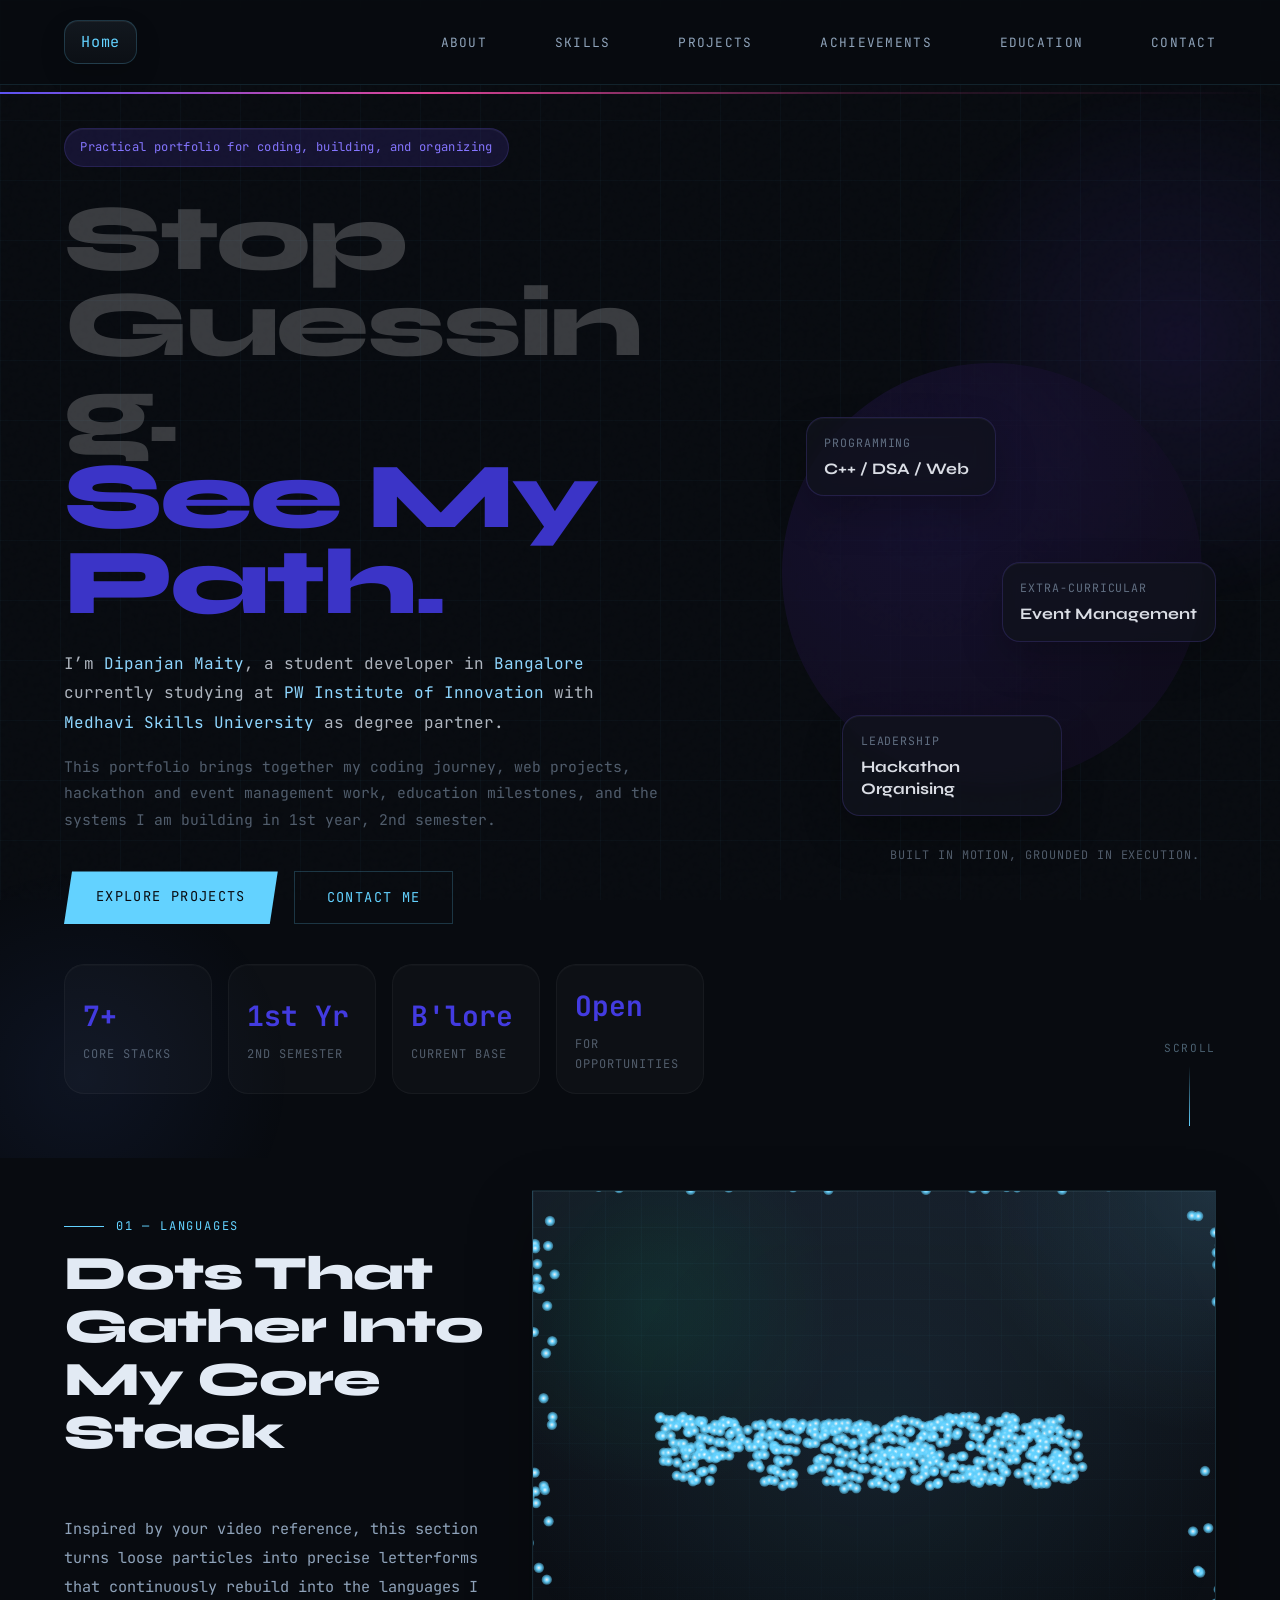
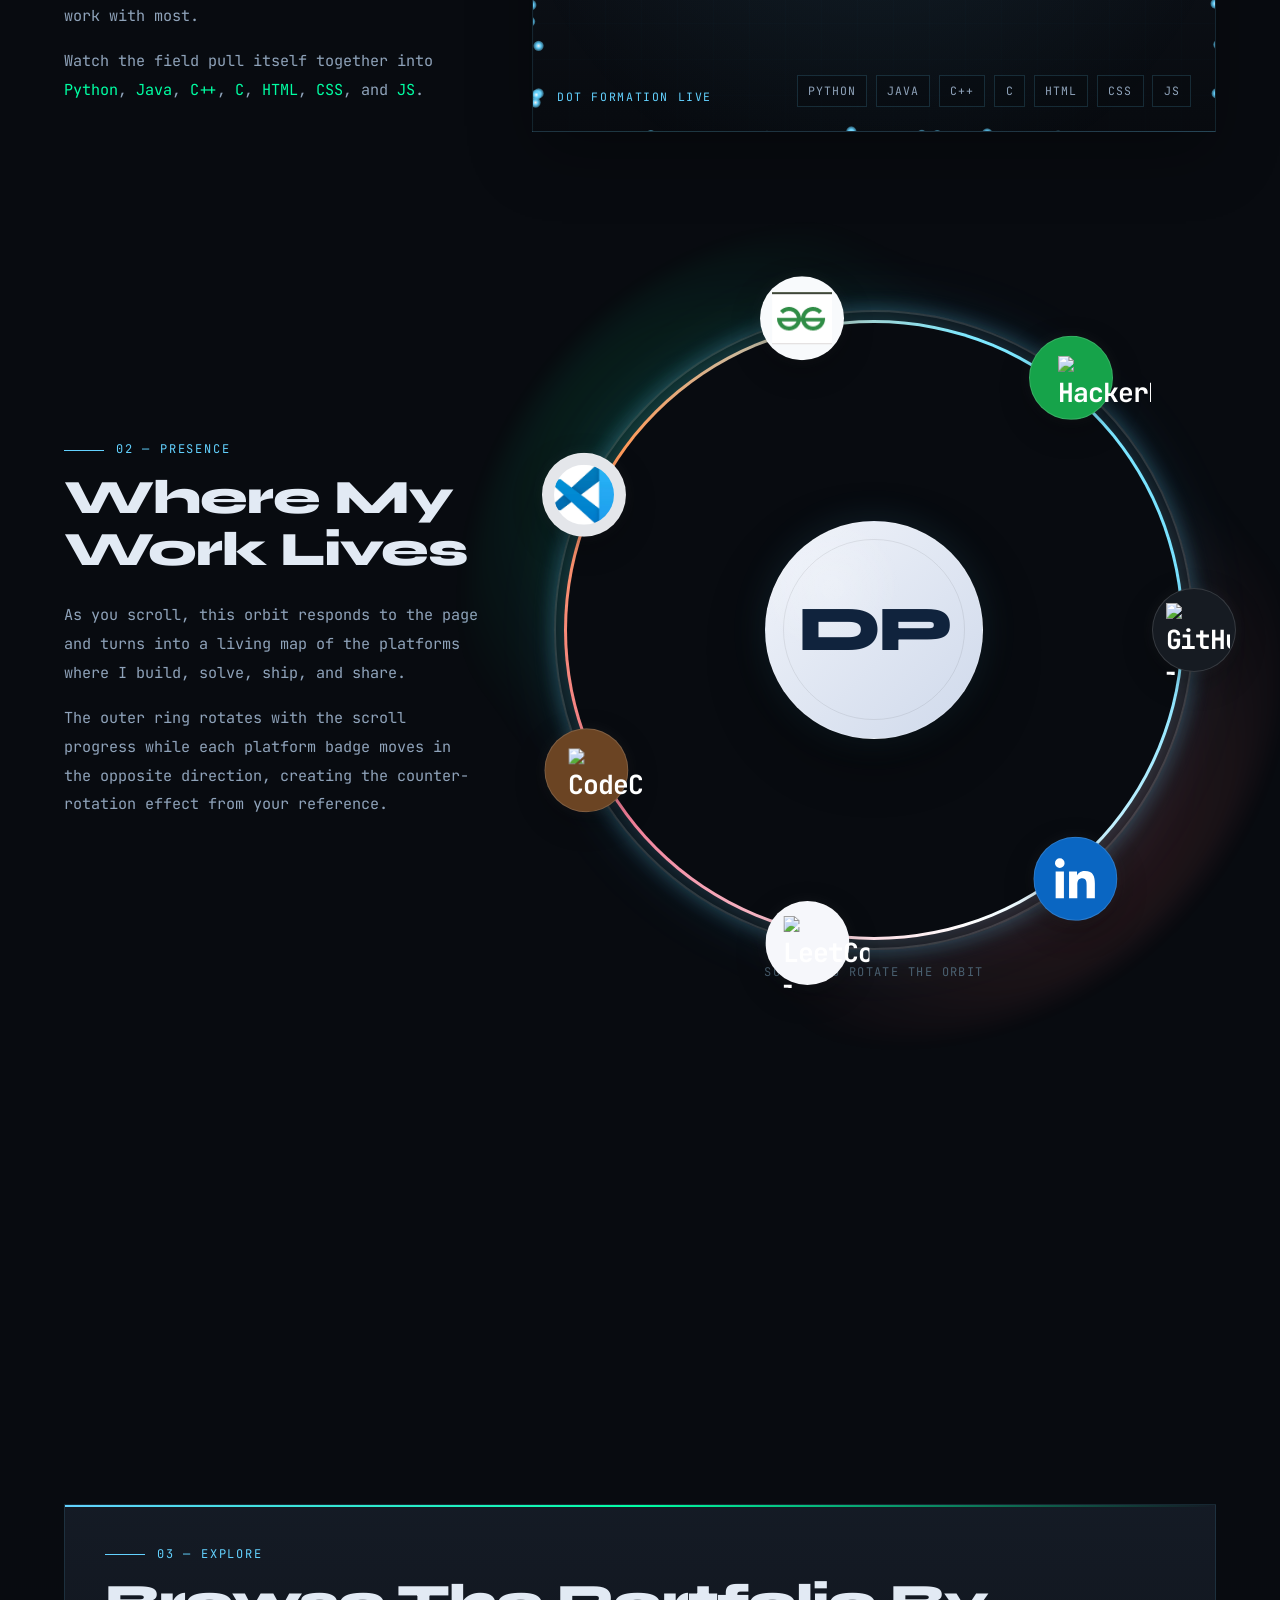
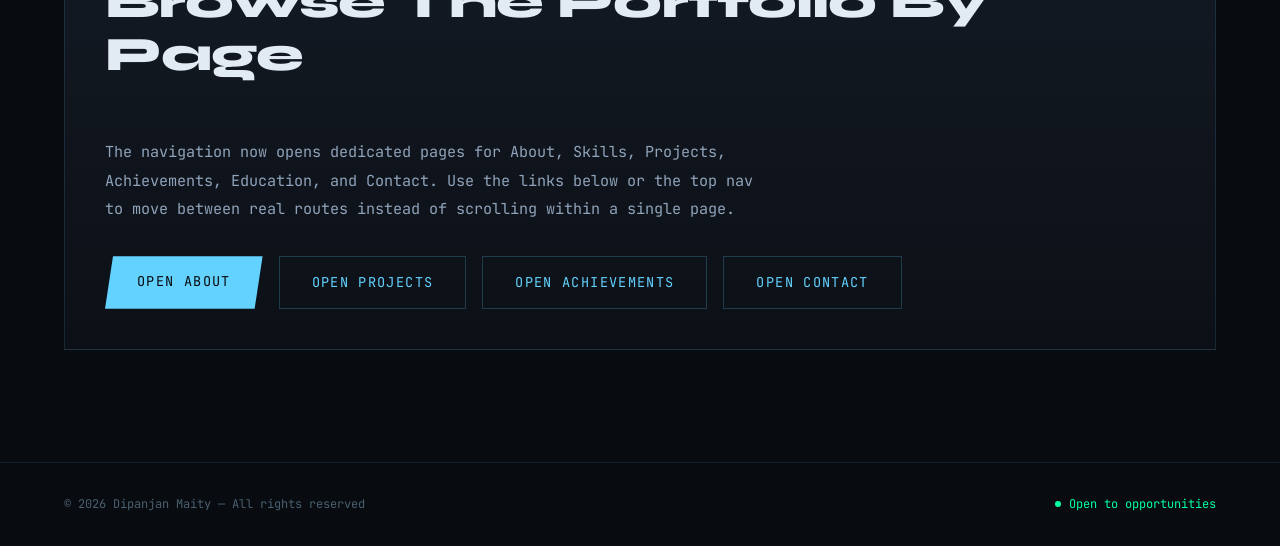
==== index.html @ 8d23b412 "Fix projects and LeetCode link" ====
<!DOCTYPE html>
<html lang="en">
<head>
<meta charset="UTF-8" />
<meta name="viewport" content="width=device-width, initial-scale=1.0" />
<title>Portfolio — Developer</title>
<link href="https://fonts.googleapis.com/css2?family=JetBrains+Mono:wght@300;400;500;700&family=Syne:wght@400;600;700;800&display=swap" rel="stylesheet" />
<link rel="stylesheet" href="./src/css/style.css" />
</head>
<body>

<!-- NAV -->
<nav>
  <a class="nav-logo" href="./index.html">Home</a>
  <ul class="nav-links">
    <li><a href="./about.html">About</a></li>
    <li><a href="./skills.html">Skills</a></li>
    <li><a href="./projects.html">Projects</a></li>
    <li><a href="./achievements.html">Achievements</a></li>
    <li><a href="./education.html">Education</a></li>
    <li><a href="./contact.html">Contact</a></li>
  </ul>
</nav>

<!-- HERO -->
<section class="hero" id="top">
  <div class="hero-accent-line"></div>
  <div class="hero-glow"></div>
  <div class="hero-glow2"></div>
  <div class="hero-shell">
    <div class="hero-content">
      <div class="hero-tag fade-in">Practical portfolio for coding, building, and organizing</div>
      <h1 class="hero-name fade-in delay-1">
        <span class="line1">Stop Guessing.</span><br>
        <span class="line2">See My Path.</span>
      </h1>
      <p class="hero-desc fade-in delay-2">
        I’m <span class="highlight">Dipanjan Maity</span>, a student developer in <span class="highlight">Bangalore</span> currently studying at <span class="highlight">PW Institute of Innovation</span> with <span class="highlight">Medhavi Skills University</span> as degree partner.
      </p>
      <p class="hero-subdesc fade-in delay-3">
        This portfolio brings together my coding journey, web projects, hackathon and event management work, education milestones, and the systems I am building in 1st year, 2nd semester.
      </p>
      <div class="hero-cta fade-in delay-3">
        <a href="./projects.html" class="btn-primary">Explore Projects</a>
        <a href="./contact.html" class="btn-outline">Contact Me</a>
      </div>
      <div class="hero-stats fade-in delay-4">
        <div class="hero-stat">
          <span class="hero-stat-num">7+</span>
          <span class="hero-stat-label">Core stacks</span>
        </div>
        <div class="hero-stat">
          <span class="hero-stat-num">1st Yr</span>
          <span class="hero-stat-label">2nd semester</span>
        </div>
        <div class="hero-stat">
          <span class="hero-stat-num">B'lore</span>
          <span class="hero-stat-label">Current base</span>
        </div>
        <div class="hero-stat">
          <span class="hero-stat-num">Open</span>
          <span class="hero-stat-label">For opportunities</span>
        </div>
      </div>
    </div>
    <div class="hero-visual fade-in delay-2" aria-hidden="true">
      <div class="hero-visual-orb"></div>
      <div class="hero-visual-grid"></div>
      <div class="hero-visual-card hero-visual-card--top">
        <span>Programming</span>
        <strong>C++ / DSA / Web</strong>
      </div>
      <div class="hero-visual-card hero-visual-card--middle">
        <span>Extra-Curricular</span>
        <strong>Event Management</strong>
      </div>
      <div class="hero-visual-card hero-visual-card--bottom">
        <span>Leadership</span>
        <strong>Hackathon Organising</strong>
      </div>
      <div class="hero-visual-caption">Built in motion, grounded in execution.</div>
    </div>
  </div>
  <div class="hero-scroll">
    <span>scroll</span>
    <div class="hero-scroll-line"></div>
  </div>
</section>

<section class="particle-section" id="stack-constellation">
  <div class="particle-panel">
    <div class="particle-copy">
      <div class="sec-header">
        <div class="sec-num">01 — Languages</div>
        <h2 class="sec-title">Dots That Gather Into My Core Stack</h2>
      </div>
      <p>
        Inspired by your video reference, this section turns loose particles into precise letterforms that continuously rebuild into the languages I work with most.
      </p>
      <p>
        Watch the field pull itself together into <span class="highlight">Python</span>, <span class="highlight">Java</span>, <span class="highlight">C++</span>, <span class="highlight">C</span>, <span class="highlight">HTML</span>, <span class="highlight">CSS</span>, and <span class="highlight">JS</span>.
      </p>
    </div>
    <div class="particle-stage-card">
      <canvas
        class="particle-canvas"
        data-particle-text
        aria-label="Animated dots gathering to form Python, Java, C++, C, HTML, CSS, and JS"
      ></canvas>
      <div class="particle-overlay">
        <div class="particle-kicker">Dot formation live</div>
        <div class="particle-chip-row" aria-hidden="true">
          <span>Python</span>
          <span>Java</span>
          <span>C++</span>
          <span>C</span>
          <span>HTML</span>
          <span>CSS</span>
          <span>JS</span>
        </div>
      </div>
    </div>
  </div>
</section>

<!-- ORBIT -->
<section class="orbit-section" id="profiles">
  <div class="orbit-panel">
    <div class="orbit-copy">
      <div class="sec-header">
        <div class="sec-num">02 — Presence</div>
        <h2 class="sec-title">Where My Work Lives</h2>
      </div>
      <p>
        As you scroll, this orbit responds to the page and turns into a living map of the platforms where I build, solve, ship, and share.
      </p>
      <p>
        The outer ring rotates with the scroll progress while each platform badge moves in the opposite direction, creating the counter-rotation effect from your reference.
      </p>
    </div>
    <div class="orbit-visual" data-orbit>
      <div class="orbit-glow"></div>
      <div class="orbit-stage">
        <div class="orbit-ring"></div>
        <div class="orbit-core"><span>DP</span></div>
        <a class="orbit-item" style="--angle: 0deg;" href="https://github.com/dipanjanmaity890" target="_blank" rel="noreferrer" aria-label="GitHub profile">
          <div class="orbit-badge" style="--badge-bg:#161b22;">
            <img class="orbit-badge-logo" src="https://cdn.simpleicons.org/github/ffffff" alt="GitHub logo" />
          </div>
        </a>
        <a class="orbit-item" style="--angle: 51deg;" href="https://www.linkedin.com/in/dipanjan-maity-bangaluru/" target="_blank" rel="noreferrer" aria-label="LinkedIn profile">
          <div class="orbit-badge" style="--badge-bg:#0a66c2;">
            <svg class="orbit-badge-svg orbit-badge-svg--linkedin" viewBox="0 0 24 24" aria-hidden="true">
              <path fill="currentColor" d="M20.45 20.45h-3.56v-5.57c0-1.33-.03-3.05-1.86-3.05c-1.86 0-2.14 1.45-2.14 2.95v5.67H9.33V9h3.42v1.56h.05c.48-.9 1.64-1.86 3.37-1.86c3.6 0 4.27 2.37 4.27 5.46v6.29zM5.34 7.43a2.07 2.07 0 1 1 0-4.14a2.07 2.07 0 0 1 0 4.14zM7.12 20.45H3.56V9h3.56v11.45z"/>
            </svg>
          </div>
        </a>
        <a class="orbit-item" style="--angle: 102deg;" href="https://leetcode.com/u/dipanjanmaity890/" target="_blank" rel="noreferrer" aria-label="LeetCode profile">
          <div class="orbit-badge" style="--badge-bg:#f6f7fb;">
            <img class="orbit-badge-logo" src="https://cdn.simpleicons.org/leetcode/FFA116" alt="LeetCode logo" />
          </div>
        </a>
        <a class="orbit-item" style="--angle: 154deg;" href="https://www.codechef.com/users/dipanjan890" target="_blank" rel="noreferrer" aria-label="CodeChef profile">
          <div class="orbit-badge" style="--badge-bg:#6b4423;">
            <img class="orbit-badge-logo orbit-badge-logo--small" src="https://cdn.simpleicons.org/codechef/ffffff" alt="CodeChef logo" />
          </div>
        </a>
        <a class="orbit-item" style="--angle: 205deg;" href="https://code.visualstudio.com/dipanjanmaity890" target="_blank" rel="noreferrer" aria-label="Visual Studio Code">
          <div class="orbit-badge" style="--badge-bg:#e4e6ea;">
            <img class="orbit-badge-logo orbit-badge-logo--vscode" src="./public/vs studio.webp" alt="Visual Studio Code logo" />
          </div>
        </a>
        <a class="orbit-item" style="--angle: 257deg;" href="https://www.geeksforgeeks.org/user/dipanjanmaity890/" target="_blank" rel="noreferrer" aria-label="GeeksforGeeks profile">
          <div class="orbit-badge" style="--badge-bg:#f8fafc;">
            <img class="orbit-badge-logo orbit-badge-logo--wide" src="./public/gfg-logo.png" alt="GeeksforGeeks logo" />
          </div>
        </a>
        <a class="orbit-item" style="--angle: 308deg;" href="https://www.hackerrank.com/dipanjanmaity890" target="_blank" rel="noreferrer" aria-label="HackerRank profile">
          <div class="orbit-badge" style="--badge-bg:#16a34a;">
            <img class="orbit-badge-logo orbit-badge-logo--small" src="https://cdn.simpleicons.org/hackerrank/ffffff" alt="HackerRank logo" />
          </div>
        </a>
        <div class="orbit-caption">Scroll to rotate the orbit</div>
      </div>
    </div>
  </div>
</section>

<section class="page-preview">
  <div class="page-preview-card">
    <div class="sec-header">
      <div class="sec-num">03 — Explore</div>
      <h2 class="sec-title">Browse The Portfolio By Page</h2>
    </div>
    <p class="page-preview-copy">
      The navigation now opens dedicated pages for About, Skills, Projects, Achievements, Education, and Contact. Use the links below or the top nav to move between real routes instead of scrolling within a single page.
    </p>
    <div class="page-preview-links">
      <a class="btn-primary" href="./about.html">Open About</a>
      <a class="btn-outline" href="./projects.html">Open Projects</a>
      <a class="btn-outline" href="./achievements.html">Open Achievements</a>
      <a class="btn-outline" href="./contact.html">Open Contact</a>
    </div>
  </div>
</section>

<!-- FOOTER -->
<footer>
  <p>© 2026 Dipanjan Maity — All rights reserved</p>
  <div class="footer-status">
    <div class="status-dot"></div>
    Open to opportunities
  </div>
</footer>

<script src="./src/js/script.js"></script>
</body>
</html>
---- src/css/style.css ----
:root {
  --bg: #080b10;
  --bg2: #0d1117;
  --bg3: #131920;
  --surface: #161d27;
  --surface2: #1e2836;
  --border: rgba(99,210,255,0.12);
  --border2: rgba(99,210,255,0.22);
  --accent: #63d2ff;
  --accent2: #00ffa3;
  --accent3: #ff6b6b;
  --text: #e2eaf4;
  --text2: #8fa3ba;
  --text3: #4a6070;
  --mono: 'JetBrains Mono', monospace;
  --sans: 'Syne', sans-serif;
}

*,
*::before,
*::after {
  box-sizing: border-box;
  margin: 0;
  padding: 0;
}

html {
  scroll-behavior: smooth;
}

body {
  background: var(--bg);
  color: var(--text);
  font-family: var(--sans);
  overflow-x: hidden;
  line-height: 1.6;
  -webkit-user-select: none;
  user-select: none;
}

body.is-page-transitioning {
  overflow: hidden;
}

img,
a,
button,
input,
textarea {
  -webkit-user-drag: none;
}

body::before {
  content: '';
  position: fixed;
  inset: 0;
  background-image: url("data:image/svg+xml,%3Csvg viewBox='0 0 200 200' xmlns='http://www.w3.org/2000/svg'%3E%3Cfilter id='n'%3E%3CfeTurbulence type='fractalNoise' baseFrequency='0.9' numOctaves='4' stitchTiles='stitch'/%3E%3C/filter%3E%3Crect width='100%25' height='100%25' filter='url(%23n)' opacity='0.04'/%3E%3C/svg%3E");
  pointer-events: none;
  z-index: 0;
  opacity: 0.4;
}

body::after {
  content: '';
  position: fixed;
  inset: 0;
  background-image:
    linear-gradient(rgba(99,210,255,0.03) 1px, transparent 1px),
    linear-gradient(90deg, rgba(99,210,255,0.03) 1px, transparent 1px);
  background-size: 60px 60px;
  pointer-events: none;
  z-index: 0;
}

.page-transition {
  position: fixed;
  inset: 0;
  z-index: 9999;
  pointer-events: none;
  opacity: 0;
  transition: opacity 0.22s ease;
}

.page-transition::before {
  content: '';
  position: absolute;
  inset: 0;
  background:
    linear-gradient(90deg, rgba(8,11,16,0) 0%, rgba(8,11,16,0.24) 26%, rgba(8,11,16,0.92) 52%, rgba(8,11,16,1) 100%);
  transform: translateX(-120%);
}

.page-transition::after {
  content: '>>>';
  position: absolute;
  top: 50%;
  left: -20vw;
  transform: translateY(-50%);
  font-family: var(--mono);
  font-size: clamp(4rem, 12vw, 10rem);
  font-weight: 700;
  letter-spacing: 0.22em;
  color: rgba(99,210,255,0.92);
  text-shadow:
    0 0 16px rgba(99,210,255,0.45),
    0 0 36px rgba(99,210,255,0.25);
  opacity: 0;
}

.page-transition-track {
  position: absolute;
  top: 50%;
  left: -18vw;
  width: 30vw;
  min-width: 180px;
  height: 2px;
  transform: translateY(-50%);
  background: linear-gradient(90deg, rgba(99,210,255,0), rgba(99,210,255,0.95), rgba(0,255,163,0.7));
  box-shadow:
    0 0 18px rgba(99,210,255,0.55),
    0 0 42px rgba(0,255,163,0.22);
  opacity: 0;
}

.page-transition.is-active {
  opacity: 1;
}

.page-transition.is-active::before {
  animation: page-sweep 0.72s cubic-bezier(0.2, 0.8, 0.2, 1) forwards;
}

.page-transition.is-active::after {
  animation: page-arrow 0.72s cubic-bezier(0.2, 0.8, 0.2, 1) forwards;
}

.page-transition.is-active .page-transition-track {
  animation: page-track 0.72s cubic-bezier(0.2, 0.8, 0.2, 1) forwards;
}

@keyframes page-sweep {
  0% {
    transform: translateX(-120%);
  }

  100% {
    transform: translateX(100%);
  }
}

@keyframes page-arrow {
  0% {
    left: -20vw;
    opacity: 0;
  }

  16% {
    opacity: 1;
  }

  84% {
    opacity: 1;
  }

  100% {
    left: 112vw;
    opacity: 0;
  }
}

@keyframes page-track {
  0% {
    left: -18vw;
    opacity: 0;
  }

  18% {
    opacity: 1;
  }

  84% {
    opacity: 1;
  }

  100% {
    left: 112vw;
    opacity: 0;
  }
}

nav {
  position: fixed;
  top: 0;
  left: 0;
  right: 0;
  z-index: 100;
  display: flex;
  align-items: center;
  justify-content: space-between;
  padding: 1.25rem 4rem;
  background: rgba(8,11,16,0.85);
  backdrop-filter: blur(20px);
  border-bottom: 1px solid var(--border);
}

.nav-logo {
  display: inline-flex;
  align-items: center;
  justify-content: center;
  min-width: 58px;
  min-height: 42px;
  padding: 0.55rem 1rem;
  font-family: var(--mono);
  font-size: 0.95rem;
  color: var(--accent);
  letter-spacing: 0.05em;
  text-decoration: none;
  flex-shrink: 0;
  border: 1px solid rgba(99,210,255,0.2);
  border-radius: 14px;
  background: linear-gradient(180deg, rgba(19,25,32,0.96), rgba(12,16,22,0.96));
  box-shadow:
    inset 0 1px 0 rgba(255,255,255,0.05),
    0 10px 24px rgba(0,0,0,0.18);
  transition: transform 0.2s ease, border-color 0.2s ease, color 0.2s ease, box-shadow 0.2s ease;
}

.nav-logo:hover {
  color: #9ae5ff;
  border-color: rgba(99,210,255,0.42);
  box-shadow:
    inset 0 1px 0 rgba(255,255,255,0.08),
    0 14px 28px rgba(0,0,0,0.22),
    0 0 0 1px rgba(99,210,255,0.08);
  transform: translateY(-1px);
}

.nav-links {
  display: flex;
  gap: 2.5rem;
  list-style: none;
  flex-wrap: wrap;
  justify-content: flex-end;
}

.nav-links a {
  font-family: var(--mono);
  font-size: 0.8rem;
  color: var(--text2);
  text-decoration: none;
  letter-spacing: 0.1em;
  text-transform: uppercase;
  transition: color 0.2s;
  position: relative;
}

.nav-links a::before {
  content: '// ';
  color: var(--accent);
  opacity: 0;
  transition: opacity 0.2s;
}

.nav-links a:hover {
  color: var(--text);
}

.nav-links a:hover::before {
  opacity: 1;
}

section {
  position: relative;
  z-index: 1;
}

.hero {
  min-height: 100vh;
  padding: 8rem 4rem 4rem;
  position: relative;
  overflow: hidden;
  display: flex;
  align-items: center;
}

.hero-glow {
  position: absolute;
  top: 5rem;
  right: -10rem;
  width: 520px;
  height: 520px;
  border-radius: 50%;
  background: radial-gradient(circle, rgba(112,66,255,0.1) 0%, rgba(112,66,255,0.04) 48%, transparent 72%);
  pointer-events: none;
  filter: blur(4px);
}

.hero-glow2 {
  position: absolute;
  bottom: -8rem;
  left: -8rem;
  width: 420px;
  height: 420px;
  background: radial-gradient(circle, rgba(83,126,255,0.08) 0%, transparent 70%);
  pointer-events: none;
}

.hero-accent-line {
  position: absolute;
  top: 5.75rem;
  left: 0;
  right: 0;
  height: 2px;
  background: linear-gradient(90deg, rgba(98,88,255,0.95), rgba(242,74,167,0.9), rgba(242,74,167,0.18), transparent);
  z-index: 1;
}

.hero-shell {
  width: 100%;
  display: grid;
  grid-template-columns: minmax(320px, 640px) minmax(260px, 1fr);
  gap: 3.5rem;
  align-items: center;
  position: relative;
  z-index: 2;
}

.hero-content {
  max-width: 640px;
}

.hero-tag {
  font-family: var(--mono);
  font-size: 0.76rem;
  color: #8575ff;
  letter-spacing: 0.03em;
  margin-bottom: 1.9rem;
  display: inline-flex;
  align-items: center;
  padding: 0.55rem 0.95rem;
  border-radius: 999px;
  background: rgba(68,53,170,0.22);
  border: 1px solid rgba(126,104,255,0.16);
  box-shadow: inset 0 1px 0 rgba(255,255,255,0.05);
}

.hero-name {
  font-family: var(--sans);
  font-size: clamp(3.4rem, 7.3vw, 6.8rem);
  font-weight: 800;
  line-height: 0.92;
  letter-spacing: -0.03em;
  margin-bottom: 1.35rem;
  overflow-wrap: anywhere;
}

.hero-name .line1 {
  color: rgba(255,255,255,0.2);
}

.hero-name .line2 {
  color: #3b34c7;
  -webkit-text-stroke: 0;
}

.hero-desc {
  font-family: var(--mono);
  font-size: 1rem;
  color: rgba(226,234,244,0.76);
  max-width: 540px;
  margin-bottom: 1rem;
  line-height: 1.85;
}

.hero-desc .highlight {
  color: #8fd7ff;
}

.hero-subdesc {
  font-family: var(--mono);
  font-size: 0.92rem;
  color: rgba(143,163,186,0.54);
  max-width: 600px;
  margin-bottom: 2.4rem;
  line-height: 1.8;
}

.hero-cta {
  display: flex;
  gap: 1rem;
  flex-wrap: wrap;
}

.btn-primary {
  font-family: var(--mono);
  font-size: 0.85rem;
  letter-spacing: 0.1em;
  text-transform: uppercase;
  color: var(--bg);
  background: var(--accent);
  border: none;
  padding: 0.9rem 2rem;
  cursor: pointer;
  text-decoration: none;
  display: inline-block;
  clip-path: polygon(8px 0, 100% 0, calc(100% - 8px) 100%, 0 100%);
  transition: opacity 0.2s, transform 0.2s;
}

.btn-primary:hover {
  opacity: 0.85;
  transform: translateY(-1px);
}

.btn-outline {
  font-family: var(--mono);
  font-size: 0.85rem;
  letter-spacing: 0.1em;
  text-transform: uppercase;
  color: var(--accent);
  background: transparent;
  border: 1px solid var(--border2);
  padding: 0.9rem 2rem;
  cursor: pointer;
  text-decoration: none;
  display: inline-block;
  transition: background 0.2s, transform 0.2s;
}

.btn-outline:hover {
  background: rgba(99,210,255,0.07);
  transform: translateY(-1px);
}

.hero-stats {
  margin-top: 2.5rem;
  display: grid;
  grid-template-columns: repeat(4, minmax(120px, 1fr));
  gap: 1rem;
}

.hero-stat {
  display: flex;
  flex-direction: column;
  gap: 0.4rem;
  padding: 1.2rem 1.15rem;
  background: rgba(255,255,255,0.025);
  border: 1px solid rgba(255,255,255,0.04);
  border-radius: 20px;
  min-height: 110px;
  justify-content: center;
  box-shadow: inset 0 1px 0 rgba(255,255,255,0.02);
}

.hero-stat-num {
  font-family: var(--mono);
  font-size: 1.75rem;
  font-weight: 700;
  color: #433be0;
}

.hero-stat-label {
  font-family: var(--mono);
  font-size: 0.75rem;
  color: rgba(143,163,186,0.52);
  text-transform: uppercase;
  letter-spacing: 0.08em;
}

.hero-scroll {
  position: absolute;
  bottom: 2rem;
  right: 4rem;
  display: flex;
  flex-direction: column;
  align-items: center;
  gap: 0.5rem;
  font-family: var(--mono);
  font-size: 0.7rem;
  color: var(--text3);
  letter-spacing: 0.15em;
  text-transform: uppercase;
}

.hero-scroll-line {
  width: 1px;
  height: 60px;
  background: linear-gradient(to bottom, transparent, var(--accent));
  animation: scrollpulse 2s infinite;
}

.hero-visual {
  position: relative;
  min-height: 540px;
  display: flex;
  align-items: center;
  justify-content: center;
}

.hero-visual-orb {
  position: absolute;
  right: 3%;
  top: 4%;
  width: min(34vw, 420px);
  aspect-ratio: 1;
  border-radius: 50%;
  background: radial-gradient(circle at 35% 35%, rgba(34,23,76,0.58), rgba(18,14,34,0.96) 70%);
  opacity: 0.88;
}

.hero-visual-grid {
  position: absolute;
  inset: 0 0 0 10%;
  background:
    linear-gradient(rgba(255,255,255,0.03) 1px, transparent 1px),
    linear-gradient(90deg, rgba(255,255,255,0.03) 1px, transparent 1px);
  background-size: 42px 42px;
  mask-image: linear-gradient(90deg, rgba(255,255,255,0.12), rgba(255,255,255,0.7) 30%, rgba(255,255,255,0.16));
  opacity: 0.32;
}

.hero-visual-card {
  position: absolute;
  min-width: 190px;
  max-width: 220px;
  padding: 1rem 1.1rem;
  border-radius: 18px;
  background: rgba(17,19,29,0.82);
  border: 1px solid rgba(124,101,255,0.18);
  box-shadow:
    0 18px 42px rgba(0,0,0,0.22),
    inset 0 1px 0 rgba(255,255,255,0.04);
  backdrop-filter: blur(12px);
}

.hero-visual-card span {
  display: block;
  font-family: var(--mono);
  font-size: 0.72rem;
  color: rgba(143,163,186,0.64);
  letter-spacing: 0.08em;
  text-transform: uppercase;
  margin-bottom: 0.35rem;
}

.hero-visual-card strong {
  display: block;
  font-size: 1rem;
  line-height: 1.35;
  color: rgba(235,239,246,0.92);
}

.hero-visual-card--top {
  top: 14%;
  left: 10%;
}

.hero-visual-card--middle {
  top: 41%;
  right: 0;
}

.hero-visual-card--bottom {
  bottom: 12%;
  left: 18%;
}

.hero-visual-caption {
  position: absolute;
  bottom: 1rem;
  right: 1rem;
  font-family: var(--mono);
  font-size: 0.74rem;
  letter-spacing: 0.08em;
  color: rgba(143,163,186,0.52);
  text-transform: uppercase;
}

.subpage-hero {
  min-height: 44vh;
  padding: 10rem 4rem 2rem;
  position: relative;
  z-index: 1;
  overflow: hidden;
}

.subpage-title {
  font-size: clamp(3rem, 7vw, 5.5rem);
  font-weight: 800;
  line-height: 0.96;
  letter-spacing: -0.03em;
  margin-bottom: 1rem;
  overflow-wrap: anywhere;
}

.subpage-copy {
  max-width: 48rem;
  font-family: var(--mono);
  font-size: 0.95rem;
  color: var(--text2);
  line-height: 1.9;
}

.subpage-section {
  min-height: auto;
}

.page-preview {
  padding: 3rem 4rem 7rem;
}

.particle-section {
  padding: 2rem 4rem 4rem;
}

.particle-panel {
  display: grid;
  grid-template-columns: minmax(280px, 420px) 1fr;
  gap: 3rem;
  align-items: center;
}

.particle-copy p {
  font-family: var(--mono);
  font-size: 0.95rem;
  color: var(--text2);
  line-height: 1.9;
  max-width: 34rem;
}

.particle-copy p + p {
  margin-top: 1rem;
}

.particle-copy .highlight {
  color: var(--accent2);
}

.particle-stage-card {
  position: relative;
  min-height: 540px;
  border: 1px solid var(--border);
  background:
    radial-gradient(circle at top right, rgba(99,210,255,0.12), transparent 28%),
    radial-gradient(circle at 18% 22%, rgba(0,255,163,0.08), transparent 26%),
    linear-gradient(180deg, rgba(22,29,39,0.94), rgba(8,11,16,0.96));
  overflow: hidden;
  box-shadow:
    inset 0 1px 0 rgba(255,255,255,0.04),
    0 24px 60px rgba(0,0,0,0.28);
}

.particle-stage-card::before {
  content: '';
  position: absolute;
  inset: 0;
  background:
    linear-gradient(rgba(99,210,255,0.04) 1px, transparent 1px),
    linear-gradient(90deg, rgba(99,210,255,0.04) 1px, transparent 1px);
  background-size: 36px 36px;
  mask-image: linear-gradient(180deg, rgba(255,255,255,0.9), rgba(255,255,255,0.22));
  pointer-events: none;
}

.particle-canvas {
  width: 100%;
  height: 540px;
  display: block;
}

.particle-overlay {
  position: absolute;
  inset: auto 1.5rem 1.5rem 1.5rem;
  display: flex;
  align-items: flex-end;
  justify-content: space-between;
  gap: 1rem;
  pointer-events: none;
}

.particle-kicker {
  font-family: var(--mono);
  font-size: 0.72rem;
  letter-spacing: 0.14em;
  text-transform: uppercase;
  color: var(--accent);
}

.particle-chip-row {
  display: flex;
  flex-wrap: wrap;
  justify-content: flex-end;
  gap: 0.55rem;
}

.particle-chip-row span {
  font-family: var(--mono);
  font-size: 0.72rem;
  letter-spacing: 0.08em;
  text-transform: uppercase;
  color: var(--text2);
  padding: 0.35rem 0.65rem;
  border: 1px solid rgba(99,210,255,0.16);
  background: rgba(8,11,16,0.48);
}

.page-preview-card {
  background: linear-gradient(180deg, rgba(22,29,39,0.92), rgba(13,17,23,0.92));
  border: 1px solid var(--border);
  padding: 2.5rem;
  position: relative;
  overflow: hidden;
}

.page-preview-card::before {
  content: '';
  position: absolute;
  inset: 0 0 auto 0;
  height: 2px;
  background: linear-gradient(90deg, var(--accent), var(--accent2), transparent);
}

.page-preview-copy {
  font-family: var(--mono);
  font-size: 0.95rem;
  color: var(--text2);
  line-height: 1.9;
  max-width: 42rem;
}

.page-preview-links {
  display: flex;
  flex-wrap: wrap;
  gap: 1rem;
  margin-top: 2rem;
}

@keyframes scrollpulse {
  0%,
  100% {
    opacity: 0.3;
  }

  50% {
    opacity: 1;
  }
}

.orbit-section {
  min-height: 140vh;
  padding: 3rem 4rem 7rem;
  position: relative;
}

.orbit-panel {
  position: sticky;
  top: 6rem;
  min-height: calc(100vh - 8rem);
  display: grid;
  grid-template-columns: minmax(280px, 420px) 1fr;
  gap: 3rem;
  align-items: center;
}

.orbit-copy .sec-header {
  margin-bottom: 1.5rem;
}

.orbit-copy p {
  font-family: var(--mono);
  font-size: 0.95rem;
  color: var(--text2);
  line-height: 1.9;
  max-width: 34rem;
}

.orbit-copy p + p {
  margin-top: 1rem;
}

.orbit-visual {
  --orbit-size: min(64vw, 640px);
  --orbit-rotation: 0deg;
  --logo-rotation: 0deg;
  display: grid;
  place-items: center;
  min-height: 720px;
  position: relative;
}

.orbit-glow {
  position: absolute;
  width: calc(var(--orbit-size) + 180px);
  aspect-ratio: 1;
  border-radius: 50%;
  background:
    radial-gradient(circle, rgba(99,210,255,0.14) 0%, rgba(99,210,255,0.06) 26%, transparent 68%),
    radial-gradient(circle at 70% 70%, rgba(255,107,107,0.18), transparent 42%),
    radial-gradient(circle at 28% 32%, rgba(0,255,163,0.14), transparent 38%);
  filter: blur(12px);
  opacity: 0.9;
  pointer-events: none;
}

.orbit-stage {
  position: relative;
  width: var(--orbit-size);
  aspect-ratio: 1;
  display: grid;
  place-items: center;
}

.orbit-ring {
  position: absolute;
  inset: 0;
  border-radius: 50%;
  transform: rotate(var(--orbit-rotation));
  transition: transform 0.12s linear;
}

.orbit-ring::before,
.orbit-ring::after {
  content: '';
  position: absolute;
  inset: 0;
  border-radius: 50%;
}

.orbit-ring::before {
  border: 2px solid rgba(255,255,255,0.14);
  box-shadow:
    0 0 20px rgba(99,210,255,0.2),
    0 0 65px rgba(99,210,255,0.08);
}

.orbit-ring::after {
  inset: 10px;
  border: 3px solid transparent;
  background:
    linear-gradient(var(--bg), var(--bg)) padding-box,
    conic-gradient(from 90deg, #78e0ff, #ffffff, #f07c96, #ff9a5a, #7de8ff, #78e0ff) border-box;
  box-shadow: 0 0 32px rgba(118, 216, 255, 0.24);
}

.orbit-core {
  position: relative;
  width: 34%;
  aspect-ratio: 1;
  border-radius: 50%;
  display: grid;
  place-items: center;
  background:
    radial-gradient(circle at 30% 30%, rgba(255,255,255,0.22), transparent 32%),
    linear-gradient(135deg, #f1f4fa, #cfd9eb);
  border: 1px solid rgba(255,255,255,0.14);
  box-shadow:
    0 20px 55px rgba(0,0,0,0.4),
    0 0 36px rgba(99,210,255,0.12);
  overflow: hidden;
  z-index: 2;
}

.orbit-core::after {
  content: '';
  position: absolute;
  inset: 8%;
  border-radius: 50%;
  border: 1px solid rgba(8,11,16,0.08);
}

.orbit-core span {
  font-family: var(--sans);
  font-size: clamp(2rem, 5vw, 4rem);
  font-weight: 800;
  letter-spacing: -0.04em;
  color: #10233d;
}

.orbit-item {
  --angle: 0deg;
  position: absolute;
  top: 50%;
  left: 50%;
  width: 84px;
  height: 84px;
  margin: -42px;
  transform: rotate(calc(var(--angle) + var(--logo-rotation))) translateX(calc(var(--orbit-size) * 0.5));
  transition: transform 0.12s linear;
  z-index: 3;
  text-decoration: none;
}

.orbit-badge {
  width: 100%;
  height: 100%;
  border-radius: 50%;
  display: grid;
  place-items: center;
  font-family: var(--mono);
  font-size: 1.65rem;
  font-weight: 700;
  letter-spacing: -0.04em;
  color: #fff;
  background: var(--badge-bg, #15202b);
  border: 1px solid rgba(255,255,255,0.14);
  transform: rotate(calc((var(--angle) + var(--logo-rotation)) * -1));
  transition: transform 0.12s linear;
  box-shadow:
    0 10px 30px rgba(0,0,0,0.28),
    0 0 18px rgba(255,255,255,0.05);
}

.orbit-badge small {
  font-size: 0.92rem;
  font-weight: 700;
  letter-spacing: 0;
}

.orbit-badge-logo {
  width: 72%;
  height: 72%;
  object-fit: contain;
  display: block;
  pointer-events: none;
  user-select: none;
}

.orbit-badge-logo--small {
  width: 62%;
  height: 62%;
}

.orbit-badge-logo--wide {
  width: 88%;
  height: 64%;
}

.orbit-badge-logo--vscode {
  width: 74%;
  height: 74%;
  object-fit: cover;
  border-radius: 50%;
}

.orbit-badge-svg {
  width: 68%;
  height: 68%;
  display: block;
  pointer-events: none;
  user-select: none;
}

.orbit-badge-svg--linkedin {
  color: #ffffff;
}

.orbit-caption {
  position: absolute;
  bottom: -2rem;
  left: 50%;
  transform: translateX(-50%);
  font-family: var(--mono);
  font-size: 0.75rem;
  color: var(--text3);
  letter-spacing: 0.12em;
  text-transform: uppercase;
  white-space: nowrap;
}

.sec-header {
  margin-bottom: 3.5rem;
}

.sec-num {
  font-family: var(--mono);
  font-size: 0.75rem;
  color: var(--accent);
  letter-spacing: 0.15em;
  text-transform: uppercase;
  margin-bottom: 0.75rem;
  display: flex;
  align-items: center;
  gap: 0.75rem;
}

.sec-num::before {
  content: '';
  display: block;
  width: 40px;
  height: 1px;
  background: var(--accent);
}

.sec-title {
  font-size: clamp(2rem, 4vw, 3rem);
  font-weight: 800;
  letter-spacing: -0.02em;
  line-height: 1.1;
}

.about {
  padding: 7rem 4rem;
  display: grid;
  grid-template-columns: 1fr 1fr;
  gap: 6rem;
  align-items: center;
}

.about-text p {
  font-family: var(--mono);
  font-size: 0.95rem;
  color: var(--text2);
  line-height: 1.9;
  margin-bottom: 1.25rem;
}

.about-text p strong {
  color: var(--accent);
  font-weight: 500;
}

.about-card {
  background: var(--surface);
  border: 1px solid var(--border);
  padding: 2rem;
  position: relative;
  overflow: hidden;
}

.about-card::before {
  content: '';
  position: absolute;
  top: 0;
  left: 0;
  right: 0;
  height: 2px;
  background: linear-gradient(90deg, var(--accent), var(--accent2), transparent);
}

.about-card-row {
  display: flex;
  justify-content: space-between;
  align-items: flex-start;
  padding: 1rem 0;
  border-bottom: 1px solid var(--border);
}

.about-card-row:last-child {
  border-bottom: none;
}

.about-card-key {
  font-family: var(--mono);
  font-size: 0.75rem;
  color: var(--text3);
  text-transform: uppercase;
  letter-spacing: 0.1em;
}

.about-card-val {
  font-family: var(--mono);
  font-size: 0.85rem;
  color: var(--text);
  text-align: right;
}

.skills {
  padding: 7rem 4rem;
  background: var(--bg2);
}

.skills-grid {
  display: grid;
  grid-template-columns: repeat(auto-fill, minmax(280px, 1fr));
  gap: 1.5rem;
  margin-top: 3rem;
}

.skill-group {
  background: var(--surface);
  border: 1px solid var(--border);
  padding: 1.75rem;
  position: relative;
  transition: border-color 0.3s;
}

.skill-group:hover {
  border-color: var(--border2);
}

.skill-group-icon {
  font-size: 1.5rem;
  margin-bottom: 1rem;
  display: block;
}

.skill-group-title {
  font-family: var(--mono);
  font-size: 0.8rem;
  color: var(--accent);
  text-transform: uppercase;
  letter-spacing: 0.15em;
  margin-bottom: 1.25rem;
}

.skill-tags {
  display: flex;
  flex-wrap: wrap;
  gap: 0.5rem;
}

.skill-tag {
  font-family: var(--mono);
  font-size: 0.75rem;
  color: var(--text2);
  background: var(--bg3);
  border: 1px solid var(--border);
  padding: 0.3rem 0.75rem;
  letter-spacing: 0.05em;
}

.skill-bar-section {
  margin-top: 3rem;
  display: grid;
  grid-template-columns: 1fr 1fr;
  gap: 1.5rem 4rem;
}

.skill-bar-item {
  margin-bottom: 0.75rem;
}

.skill-bar-head {
  display: flex;
  justify-content: space-between;
  font-family: var(--mono);
  font-size: 0.8rem;
  color: var(--text2);
  margin-bottom: 0.4rem;
}

.skill-bar-track {
  height: 2px;
  background: var(--surface2);
  position: relative;
  overflow: hidden;
}

.skill-bar-fill {
  height: 100%;
  background: linear-gradient(90deg, var(--accent), var(--accent2));
  animation: fillbar 1.5s ease forwards;
  transform-origin: left;
}

@keyframes fillbar {
  from {
    transform: scaleX(0);
  }

  to {
    transform: scaleX(1);
  }
}

.projects {
  padding: 7rem 4rem;
}

.projects-grid {
  display: grid;
  grid-template-columns: repeat(auto-fill, minmax(340px, 1fr));
  gap: 1.5rem;
}

.project-card {
  background: var(--surface);
  border: 1px solid var(--border);
  padding: 2rem;
  position: relative;
  overflow: hidden;
  transition: transform 0.3s, border-color 0.3s;
  cursor: pointer;
  display: flex;
  flex-direction: column;
  gap: 1rem;
}

.project-card:hover {
  transform: translateY(-4px);
  border-color: var(--border2);
}

.project-card::after {
  content: '';
  position: absolute;
  bottom: 0;
  left: 0;
  right: 0;
  height: 1px;
  background: linear-gradient(90deg, var(--accent), transparent);
  opacity: 0;
  transition: opacity 0.3s;
}

.project-card:hover::after {
  opacity: 1;
}

.project-num {
  font-family: var(--mono);
  font-size: 0.7rem;
  color: var(--text3);
  letter-spacing: 0.15em;
}

.project-title {
  font-size: 1.3rem;
  font-weight: 700;
  letter-spacing: -0.01em;
}

.project-desc {
  font-family: var(--mono);
  font-size: 0.82rem;
  color: var(--text2);
  line-height: 1.75;
  flex: 1;
}

.project-stack {
  display: flex;
  flex-wrap: wrap;
  gap: 0.4rem;
}

.project-tag {
  font-family: var(--mono);
  font-size: 0.7rem;
  color: var(--accent2);
  background: rgba(0,255,163,0.07);
  border: 1px solid rgba(0,255,163,0.2);
  padding: 0.2rem 0.6rem;
}

.project-links {
  display: flex;
  gap: 1rem;
  flex-wrap: wrap;
}

.project-link {
  font-family: var(--mono);
  font-size: 0.75rem;
  color: var(--accent);
  text-decoration: none;
  letter-spacing: 0.1em;
  text-transform: uppercase;
  display: flex;
  align-items: center;
  gap: 0.4rem;
  transition: color 0.2s;
}

.project-link:hover {
  color: var(--text);
}

.project-link::after {
  content: '↗';
}

.education {
  padding: 7rem 4rem;
  background: var(--bg2);
}

.edu-timeline {
  position: relative;
  padding-left: 2rem;
  margin-top: 3rem;
}

.edu-timeline::before {
  content: '';
  position: absolute;
  left: 0;
  top: 0;
  bottom: 0;
  width: 1px;
  background: linear-gradient(to bottom, var(--accent), var(--accent2), transparent);
}

.edu-item {
  position: relative;
  padding: 0 0 3rem 3rem;
}

.edu-item:last-child {
  padding-bottom: 0;
}

.edu-dot {
  position: absolute;
  left: -0.45rem;
  top: 0.35rem;
  width: 10px;
  height: 10px;
  background: var(--accent);
  border: 2px solid var(--bg2);
  transform: rotate(45deg);
}

.edu-year {
  font-family: var(--mono);
  font-size: 0.75rem;
  color: var(--accent);
  letter-spacing: 0.12em;
  margin-bottom: 0.5rem;
}

.edu-degree {
  font-size: 1.25rem;
  font-weight: 700;
  margin-bottom: 0.25rem;
}

.logo-strip {
  display: flex;
  flex-wrap: wrap;
  gap: 0.65rem;
  margin: 0.9rem 0 0.85rem;
}

.logo-badge {
  display: inline-flex;
  align-items: center;
  gap: 0.55rem;
  padding: 0.38rem 0.62rem 0.38rem 0.42rem;
  border: 1px solid rgba(99,210,255,0.16);
  background: rgba(22,29,39,0.82);
  border-radius: 999px;
  box-shadow: inset 0 1px 0 rgba(255,255,255,0.04);
}

.logo-image {
  width: 38px;
  height: 38px;
  object-fit: contain;
  object-position: center;
  border-radius: 10px;
  background: rgba(255,255,255,0.96);
  padding: 0.24rem;
  box-shadow:
    inset 0 1px 0 rgba(255,255,255,0.88),
    0 6px 14px rgba(0,0,0,0.16);
}

.logo-name {
  font-family: var(--mono);
  font-size: 0.68rem;
  letter-spacing: 0.08em;
  text-transform: uppercase;
  color: var(--text2);
}

.edu-school {
  font-family: var(--mono);
  font-size: 0.85rem;
  color: var(--text2);
  margin-bottom: 0.75rem;
}

.edu-desc {
  font-family: var(--mono);
  font-size: 0.8rem;
  color: var(--text3);
  line-height: 1.75;
  max-width: 600px;
}

.education-certificates {
  padding: 0 4rem 7rem;
  background: var(--bg2);
}

.book-showcase {
  padding: 0 4rem 7rem;
  background: var(--bg2);
}

.book-slider {
  position: relative;
  max-width: 880px;
  margin: 0 auto;
}

.book-slider-shell {
  position: relative;
  min-height: 520px;
  perspective: 1800px;
  display: flex;
  align-items: center;
  justify-content: center;
  transform-style: preserve-3d;
  isolation: isolate;
}

.book-slider-shell::before {
  content: '';
  position: absolute;
  inset: 28px auto 28px 50%;
  width: 26px;
  transform: translateX(-50%);
  border-radius: 999px;
  background: linear-gradient(180deg, rgba(255,255,255,0.24), rgba(10,16,26,0.6) 28%, rgba(255,255,255,0.18) 52%, rgba(10,16,26,0.72));
  box-shadow:
    0 0 24px rgba(0,0,0,0.26),
    inset 0 0 12px rgba(255,255,255,0.14);
  z-index: 2;
  pointer-events: none;
}

.book-slider-shell::after {
  content: '';
  position: absolute;
  inset: auto 6% -14px;
  height: 44px;
  border-radius: 50%;
  background: radial-gradient(circle, rgba(0,0,0,0.34), transparent 72%);
  filter: blur(14px);
  z-index: 1;
  pointer-events: none;
}

.book-page {
  position: absolute;
  width: min(100%, 720px);
  min-height: 440px;
  padding: 2.4rem 2.4rem 2.8rem;
  border-radius: 22px;
  border: 1px solid rgba(255,255,255,0.1);
  background:
    linear-gradient(135deg, rgba(252,253,255,0.96), rgba(227,236,247,0.92)),
    linear-gradient(180deg, rgba(22,29,39,0.9), rgba(13,17,23,0.9));
  color: #10233d;
  box-shadow:
    0 28px 70px rgba(0,0,0,0.32),
    inset 0 1px 0 rgba(255,255,255,0.58);
  transform-origin: left center;
  transform-style: preserve-3d;
  backface-visibility: hidden;
  transition: transform 0.85s cubic-bezier(0.22, 0.8, 0.2, 1), opacity 0.5s ease, filter 0.5s ease, box-shadow 0.5s ease;
  overflow: hidden;
  cursor: pointer;
}

.book-page::before {
  content: '';
  position: absolute;
  inset: 0;
  background:
    linear-gradient(90deg, rgba(16,35,61,0.08), transparent 16%, transparent 84%, rgba(16,35,61,0.06)),
    repeating-linear-gradient(180deg, transparent, transparent 31px, rgba(16,35,61,0.06) 31px, rgba(16,35,61,0.06) 32px);
  pointer-events: none;
}

.book-page::after {
  content: '';
  position: absolute;
  inset: 0;
  background: linear-gradient(90deg, rgba(0,0,0,0.22), transparent 18%, transparent 80%, rgba(255,255,255,0.22));
  opacity: 0;
  transition: opacity 0.45s ease;
  pointer-events: none;
}

.book-page > * {
  pointer-events: none;
}

.book-page-num {
  position: relative;
  display: inline-flex;
  margin-bottom: 1rem;
  font-family: var(--mono);
  font-size: 0.72rem;
  letter-spacing: 0.16em;
  text-transform: uppercase;
  color: #305b91;
}

.book-page h3,
.book-page p {
  position: relative;
  z-index: 1;
}

.book-page h3 {
  font-size: clamp(1.6rem, 4vw, 2.5rem);
  line-height: 1.06;
  margin-bottom: 1rem;
}

.book-page p {
  max-width: 30rem;
  font-family: var(--mono);
  font-size: 0.92rem;
  line-height: 1.9;
  color: #365272;
}

.book-page .logo-strip {
  margin-top: 0.1rem;
}

.book-page.is-active {
  opacity: 1;
  filter: blur(0);
  transform: translateX(0) rotateY(0deg) scale(1);
  z-index: 20;
}

.book-page.is-active::after {
  opacity: 0.22;
}

.book-page.is-next {
  opacity: 0.98;
  filter: blur(0);
  transform: translateX(10px) rotateY(-7deg) scale(0.996);
  z-index: 18;
}

.book-page.is-next::after {
  opacity: 0.12;
}

.book-page.is-after {
  opacity: 0.94;
  filter: blur(0);
  transform: translateX(18px) rotateY(-11deg) scale(0.992);
  z-index: 16;
}

.book-page.is-prev {
  opacity: 0.98;
  filter: blur(0);
  transform: translateX(-12px) rotateY(-174deg) scale(1);
  z-index: 10;
  box-shadow:
    -10px 22px 45px rgba(0,0,0,0.24),
    inset 0 1px 0 rgba(255,255,255,0.3);
}

.book-page.is-prev::after {
  opacity: 0.34;
}

.book-page.is-hidden {
  opacity: 0.92;
  pointer-events: none;
  transform: translateX(24px) rotateY(-14deg) scale(0.99);
  z-index: 14;
}

.book-slider-controls {
  margin-top: 1.8rem;
  display: flex;
  align-items: center;
  justify-content: center;
  gap: 1rem;
  flex-wrap: wrap;
}

.book-slider-btn {
  font-family: var(--mono);
  font-size: 0.78rem;
  letter-spacing: 0.12em;
  text-transform: uppercase;
  color: var(--text);
  background: rgba(22,29,39,0.9);
  border: 1px solid var(--border2);
  padding: 0.8rem 1.2rem;
  cursor: pointer;
  transition: background 0.2s, transform 0.2s, opacity 0.2s;
}

.book-slider-btn:hover {
  background: rgba(99,210,255,0.08);
  transform: translateY(-1px);
}

.book-slider-btn:disabled {
  opacity: 0.35;
  cursor: not-allowed;
  transform: none;
}

.book-slider-status {
  font-family: var(--mono);
  font-size: 0.8rem;
  letter-spacing: 0.16em;
  text-transform: uppercase;
  color: var(--text2);
}

.cert-grid {
  display: grid;
  grid-template-columns: repeat(auto-fit, minmax(240px, 1fr));
  gap: 1.5rem;
}

.cert-card {
  background: linear-gradient(180deg, rgba(22,29,39,0.92), rgba(13,17,23,0.96));
  border: 1px solid var(--border);
  padding: 1.6rem;
  position: relative;
  overflow: hidden;
}

.cert-card::before {
  content: '';
  position: absolute;
  inset: 0 0 auto 0;
  height: 2px;
  background: linear-gradient(90deg, var(--accent), var(--accent2), transparent);
}

.cert-year {
  font-family: var(--mono);
  font-size: 0.72rem;
  color: var(--accent);
  letter-spacing: 0.12em;
  text-transform: uppercase;
  margin-bottom: 0.9rem;
}

.cert-title {
  font-size: 1.1rem;
  font-weight: 700;
  line-height: 1.35;
  margin-bottom: 0.4rem;
}

.cert-org {
  font-family: var(--mono);
  font-size: 0.82rem;
  color: var(--text2);
  margin-bottom: 0.9rem;
}

.cert-desc {
  font-family: var(--mono);
  font-size: 0.8rem;
  color: var(--text3);
  line-height: 1.75;
}

.contact {
  padding: 7rem 4rem;
  text-align: center;
  position: relative;
  overflow: hidden;
}

.contact-glow {
  position: absolute;
  top: 50%;
  left: 50%;
  transform: translate(-50%, -50%);
  width: 600px;
  height: 600px;
  background: radial-gradient(circle, rgba(99,210,255,0.06) 0%, transparent 70%);
  pointer-events: none;
}

.contact-tag {
  font-family: var(--mono);
  font-size: 0.75rem;
  color: var(--accent);
  text-transform: uppercase;
  letter-spacing: 0.15em;
  margin-bottom: 1rem;
}

.contact-headline {
  font-size: clamp(2.5rem, 5vw, 4.5rem);
  font-weight: 800;
  letter-spacing: -0.03em;
  margin-bottom: 1.5rem;
  line-height: 1.05;
}

.contact-sub {
  font-family: var(--mono);
  font-size: 0.9rem;
  color: var(--text2);
  max-width: 480px;
  margin: 0 auto 3rem;
  line-height: 1.8;
}

.contact-links {
  display: flex;
  justify-content: center;
  gap: 1.5rem;
  flex-wrap: wrap;
  margin-bottom: 3rem;
}

.contact-email-bank {
  max-width: 980px;
  margin: 0 auto 3rem;
  text-align: left;
}

.contact-email-bank-title {
  font-family: var(--mono);
  font-size: 0.76rem;
  color: var(--accent);
  text-transform: uppercase;
  letter-spacing: 0.14em;
  margin-bottom: 1rem;
}

.contact-email-grid {
  display: flex;
  flex-wrap: wrap;
  gap: 0.75rem;
  justify-content: center;
}

.contact-email-pill {
  font-family: var(--mono);
  font-size: 0.76rem;
  color: var(--text2);
  text-decoration: none;
  padding: 0.7rem 0.95rem;
  border: 1px solid var(--border);
  background: rgba(22,29,39,0.8);
  transition: border-color 0.2s, color 0.2s, transform 0.2s;
  overflow-wrap: anywhere;
}

.contact-email-pill:hover {
  color: var(--text);
  border-color: var(--border2);
  transform: translateY(-1px);
}

.contact-form {
  max-width: 560px;
  margin: 0 auto;
  text-align: left;
  display: flex;
  flex-direction: column;
  gap: 1rem;
  padding: 1.5rem;
  border: 1px solid var(--border2);
  background: linear-gradient(180deg, rgba(22,29,39,0.9), rgba(13,17,23,0.92));
  box-shadow:
    0 20px 50px rgba(0,0,0,0.22),
    inset 0 1px 0 rgba(255,255,255,0.04);
}

.contact-botcheck {
  position: absolute;
  opacity: 0;
  pointer-events: none;
}

.form-row {
  display: grid;
  grid-template-columns: 1fr 1fr;
  gap: 1rem;
}

.form-field input,
.form-field textarea {
  width: 100%;
  background: rgba(11,16,24,0.92);
  border: 1px solid rgba(99,210,255,0.22);
  color: var(--text);
  font-family: var(--mono);
  font-size: 0.85rem;
  padding: 0.9rem 1rem;
  outline: none;
  box-shadow: inset 0 0 0 1px rgba(255,255,255,0.02);
  transition: border-color 0.2s, box-shadow 0.2s, background 0.2s;
  resize: vertical;
}

.form-field input:disabled,
.form-field textarea:disabled {
  cursor: not-allowed;
  opacity: 0.45;
  border-color: rgba(99,210,255,0.08);
  background: rgba(22,29,39,0.42);
}

.form-field input:focus,
.form-field textarea:focus {
  border-color: var(--accent);
  box-shadow:
    0 0 0 1px rgba(99,210,255,0.18),
    0 0 20px rgba(99,210,255,0.12);
  background: rgba(13,20,30,0.98);
}

.form-field input::placeholder,
.form-field textarea::placeholder {
  color: var(--text3);
}

.form-submit {
  font-family: var(--mono);
  font-size: 0.85rem;
  letter-spacing: 0.1em;
  text-transform: uppercase;
  color: var(--bg);
  background: var(--accent);
  border: none;
  padding: 1rem 2.5rem;
  cursor: pointer;
  clip-path: polygon(8px 0, 100% 0, calc(100% - 8px) 100%, 0 100%);
  transition: opacity 0.2s;
  align-self: flex-start;
}

.form-submit:hover {
  opacity: 0.85;
}

.form-submit:disabled {
  cursor: not-allowed;
  opacity: 0.45;
}

.contact-form-status {
  min-height: 1.5rem;
  font-family: var(--mono);
  font-size: 0.76rem;
  color: var(--text2);
}

.contact-form-status.is-success {
  color: var(--accent2);
}

.contact-form-status.is-error {
  color: var(--accent3);
}

footer {
  padding: 2rem 4rem;
  border-top: 1px solid var(--border);
  display: flex;
  justify-content: space-between;
  align-items: center;
  position: relative;
  z-index: 1;
}

footer p {
  font-family: var(--mono);
  font-size: 0.75rem;
  color: var(--text3);
}

footer .footer-status {
  display: flex;
  align-items: center;
  gap: 0.5rem;
  font-family: var(--mono);
  font-size: 0.75rem;
  color: var(--accent2);
}

.status-dot {
  width: 6px;
  height: 6px;
  background: var(--accent2);
  border-radius: 50%;
  animation: blink 2s infinite;
}

@keyframes blink {
  0%,
  100% {
    opacity: 1;
  }

  50% {
    opacity: 0.3;
  }
}

.fade-in {
  opacity: 0;
  transform: translateY(20px);
  animation: fadein 0.8s forwards;
}

@keyframes fadein {
  to {
    opacity: 1;
    transform: translateY(0);
  }
}

.delay-1 {
  animation-delay: 0.1s;
}

.delay-2 {
  animation-delay: 0.25s;
}

.delay-3 {
  animation-delay: 0.4s;
}

.delay-4 {
  animation-delay: 0.55s;
}

.delay-5 {
  animation-delay: 0.7s;
}

@media (max-width: 900px) {
  nav {
    padding: 1rem 1.5rem;
    gap: 0.75rem 1.25rem;
  }

  .nav-links {
    gap: 1.5rem;
  }

  .hero,
  .about,
  .skills,
  .projects,
  .education,
  .book-showcase,
  .education-certificates,
  .contact {
    padding: 5rem 1.5rem;
  }

  .subpage-hero,
  .page-preview,
  .particle-section {
    padding: 6rem 1.5rem 2rem;
  }

  .page-preview {
    padding-bottom: 5rem;
  }

  .particle-section {
    padding-top: 1rem;
    padding-bottom: 3rem;
  }

  .hero {
    min-height: auto;
    padding-top: 7.25rem;
    padding-bottom: 5rem;
  }

  .hero-shell {
    grid-template-columns: 1fr;
    gap: 2rem;
  }

  .hero-content {
    max-width: 100%;
  }

  .hero-visual {
    min-height: 420px;
  }

  .hero-visual-orb {
    width: min(78vw, 360px);
    right: 8%;
  }

  .hero-stats {
    grid-template-columns: repeat(2, minmax(0, 1fr));
  }

  .particle-panel {
    grid-template-columns: 1fr;
    gap: 2rem;
  }

  .particle-stage-card {
    min-height: 440px;
  }

  .particle-canvas {
    height: 440px;
  }

  .particle-overlay {
    position: static;
    padding: 0 1rem 1rem;
    pointer-events: auto;
    flex-direction: column;
    align-items: flex-start;
  }

  .particle-chip-row {
    justify-content: flex-start;
  }

  .orbit-section {
    padding: 2rem 1.5rem 5rem;
    min-height: auto;
  }

  .orbit-panel {
    position: relative;
    top: 0;
    min-height: auto;
    grid-template-columns: 1fr;
    gap: 2rem;
  }

  .orbit-visual {
    --orbit-size: min(88vw, 480px);
    min-height: 540px;
  }

  .orbit-item {
    width: 68px;
    height: 68px;
    margin: -34px;
  }

  .orbit-badge {
    font-size: 1.25rem;
  }

  .about {
    grid-template-columns: 1fr;
    gap: 3rem;
  }

  .about-card-row {
    gap: 1rem;
  }

  .skill-bar-section {
    grid-template-columns: 1fr;
  }

  footer {
    flex-direction: column;
    gap: 1rem;
    text-align: center;
    padding: 2rem 1.5rem;
  }

  .form-row {
    grid-template-columns: 1fr;
  }
}

@media (max-width: 700px) {
  nav {
    align-items: flex-start;
    flex-direction: column;
  }

  .nav-links {
    width: 100%;
    justify-content: flex-start;
    gap: 0.85rem 1.1rem;
  }

  .hero {
    padding-top: 7rem;
    padding-bottom: 4rem;
  }

  .hero-accent-line {
    top: 6.9rem;
  }

  .hero-desc,
  .hero-subdesc,
  .subpage-copy,
  .page-preview-copy,
  .orbit-copy p,
  .particle-copy p,
  .about-text p,
  .edu-desc,
  .contact-sub {
    font-size: 0.88rem;
    line-height: 1.75;
  }

  .hero-stats {
    gap: 1.25rem 1.75rem;
    margin-top: 3rem;
    display: grid;
    grid-template-columns: repeat(2, minmax(0, 1fr));
  }

  .hero-visual {
    min-height: 360px;
  }

  .hero-visual-card {
    min-width: 160px;
    max-width: 190px;
    padding: 0.9rem 0.95rem;
  }

  .hero-visual-card strong {
    font-size: 0.9rem;
  }

  .hero-visual-card--top {
    top: 10%;
    left: 0;
  }

  .hero-visual-card--middle {
    top: 38%;
    right: 0;
  }

  .hero-visual-card--bottom {
    bottom: 8%;
    left: 8%;
  }

  .hero-scroll {
    display: none;
  }

  .sec-header {
    margin-bottom: 2rem;
  }

  .sec-title {
    font-size: clamp(1.65rem, 8vw, 2.2rem);
  }

  .particle-stage-card,
  .particle-canvas {
    height: 360px;
    min-height: 360px;
  }

  .book-slider-shell {
    min-height: 460px;
  }

  .book-page {
    min-height: 390px;
    padding: 1.7rem 1.5rem 2.1rem;
  }

  .book-page.is-next {
    transform: translateX(8px) rotateY(-6deg) scale(0.996);
  }

  .book-page.is-after {
    transform: translateX(14px) rotateY(-9deg) scale(0.992);
  }

  .orbit-visual {
    --orbit-size: min(92vw, 380px);
    min-height: 430px;
  }

  .orbit-item {
    width: 58px;
    height: 58px;
    margin: -29px;
  }

  .orbit-caption {
    bottom: -1.5rem;
    font-size: 0.68rem;
  }

  .projects-grid {
    grid-template-columns: 1fr;
  }

  .project-card {
    padding: 1.5rem;
  }

  .contact-links,
  .page-preview-links,
  .hero-cta {
    flex-direction: column;
    align-items: stretch;
  }

  .contact-email-bank {
    margin-bottom: 2.25rem;
  }

  .contact-email-bank-title {
    text-align: center;
  }

  .contact-email-grid {
    justify-content: stretch;
  }

  .btn-primary,
  .btn-outline,
  .form-submit {
    width: 100%;
    text-align: center;
  }

  .about-card-row {
    flex-direction: column;
    align-items: flex-start;
  }

  .about-card-val {
    text-align: left;
  }

  .skill-bar-head {
    gap: 0.75rem;
    flex-wrap: wrap;
  }

  .logo-strip {
    gap: 0.55rem;
  }
}

@media (max-width: 420px) {
  body {
    line-height: 1.5;
  }

  nav {
    padding: 0.85rem 0.9rem;
  }

  .nav-logo {
    font-size: 0.82rem;
  }

  .nav-links a {
    font-size: 0.68rem;
    letter-spacing: 0.08em;
  }

  .hero,
  .about,
  .skills,
  .projects,
  .education,
  .book-showcase,
  .education-certificates,
  .contact,
  .subpage-hero,
  .page-preview,
  .particle-section,
  .orbit-section {
    padding-left: 0.9rem;
    padding-right: 0.9rem;
  }

  .hero {
    padding-top: 6.6rem;
  }

  .hero-accent-line {
    top: 6rem;
  }

  .hero-tag,
  .sec-num,
  .contact-tag,
  .particle-kicker,
  .project-num,
  .hero-stat-label,
  footer p,
  footer .footer-status {
    font-size: 0.64rem;
    letter-spacing: 0.1em;
  }

  .hero-name {
    font-size: clamp(2.35rem, 17vw, 3.3rem);
  }

  .subpage-title,
  .contact-headline {
    font-size: clamp(2rem, 15vw, 2.8rem);
  }

  .hero-desc,
  .subpage-copy,
  .page-preview-copy,
  .orbit-copy p,
  .particle-copy p,
  .about-text p,
  .edu-desc,
  .contact-sub,
  .project-desc {
    font-size: 0.8rem;
    line-height: 1.68;
  }

  .hero-stats {
    grid-template-columns: 1fr;
  }

  .hero-stat-num {
    font-size: 1.55rem;
  }

  .hero-subdesc {
    margin-bottom: 1.8rem;
  }

  .hero-visual {
    min-height: 320px;
  }

  .hero-visual-orb {
    width: min(82vw, 280px);
    right: 3%;
    top: 7%;
  }

  .hero-visual-grid {
    inset: 0;
    background-size: 28px 28px;
  }

  .hero-visual-card {
    min-width: 0;
    max-width: 160px;
    padding: 0.8rem 0.85rem;
    border-radius: 15px;
  }

  .hero-visual-card span {
    font-size: 0.62rem;
  }

  .hero-visual-card strong {
    font-size: 0.8rem;
  }

  .hero-visual-card--top {
    top: 6%;
  }

  .hero-visual-card--middle {
    top: 38%;
  }

  .hero-visual-card--bottom {
    bottom: 5%;
    left: 2%;
  }

  .hero-visual-caption {
    font-size: 0.62rem;
    right: 0;
  }

  .page-preview-card,
  .project-card,
  .skill-group,
  .about-card,
  .cert-card {
    padding: 1.15rem;
  }

  .particle-stage-card,
  .particle-canvas {
    height: 290px;
    min-height: 290px;
  }

  .book-slider-shell {
    min-height: 390px;
  }

  .book-page {
    min-height: 320px;
    padding: 1.2rem 1rem 1.5rem;
    border-radius: 18px;
  }

  .book-page h3 {
    font-size: 1.35rem;
  }

  .book-page p {
    font-size: 0.78rem;
    line-height: 1.65;
  }

  .book-page.is-next,
  .book-page.is-after {
    transform: translateX(10px) rotateY(-7deg) scale(0.992);
  }

  .book-page.is-prev {
    transform: translateX(-10px) rotateY(-172deg) scale(0.99);
  }

  .book-slider-controls {
    gap: 0.75rem;
  }

  .book-slider-btn {
    width: calc(50% - 0.4rem);
    text-align: center;
    padding: 0.72rem 0.6rem;
  }

  .book-slider-status {
    width: 100%;
    text-align: center;
  }

  .particle-overlay {
    padding: 0 0.75rem 0.75rem;
    gap: 0.75rem;
  }

  .particle-chip-row span,
  .skill-tag,
  .project-tag {
    font-size: 0.66rem;
    padding: 0.28rem 0.5rem;
  }

  .logo-badge {
    width: 100%;
    justify-content: flex-start;
  }

  .logo-image {
    width: 34px;
    height: 34px;
  }

  .logo-name {
    font-size: 0.62rem;
  }

  .orbit-visual {
    --orbit-size: min(94vw, 290px);
    min-height: 320px;
  }

  .orbit-item {
    width: 46px;
    height: 46px;
    margin: -23px;
  }

  .orbit-core span {
    font-size: clamp(1.35rem, 9vw, 2rem);
  }

  .orbit-caption {
    display: none;
  }

  .project-links {
    flex-direction: column;
    align-items: flex-start;
    gap: 0.6rem;
  }

  .edu-timeline {
    padding-left: 1.25rem;
  }

  .edu-item {
    padding-left: 2rem;
  }

  .contact-links {
    gap: 0.75rem;
  }

  .contact-email-pill {
    width: 100%;
    text-align: center;
    font-size: 0.7rem;
    padding: 0.7rem 0.75rem;
  }

  .form-field input,
  .form-field textarea {
    font-size: 0.8rem;
    padding: 0.8rem 0.85rem;
  }
}

@media (max-width: 240px) {
  nav {
    padding: 0.65rem;
  }

  .nav-links {
    gap: 0.5rem 0.7rem;
  }

  .nav-links a {
    font-size: 0.6rem;
  }

  .hero,
  .about,
  .skills,
  .projects,
  .education,
  .book-showcase,
  .education-certificates,
  .contact,
  .subpage-hero,
  .page-preview,
  .particle-section,
  .orbit-section,
  footer {
    padding-left: 0.65rem;
    padding-right: 0.65rem;
  }

  .hero-name,
  .subpage-title,
  .contact-headline {
    font-size: 1.7rem;
  }

  .particle-stage-card,
  .particle-canvas {
    height: 220px;
    min-height: 220px;
  }

  .book-slider-shell {
    min-height: 320px;
  }

  .book-page {
    min-height: 270px;
    padding: 0.95rem 0.8rem 1.2rem;
  }

  .book-page h3 {
    font-size: 1.08rem;
  }

  .book-page p {
    font-size: 0.7rem;
    line-height: 1.55;
  }

  .orbit-visual {
    min-height: 250px;
  }

  .orbit-item {
    width: 36px;
    height: 36px;
    margin: -18px;
  }

  .btn-primary,
  .btn-outline,
  .form-submit {
    padding: 0.75rem 0.9rem;
    font-size: 0.72rem;
  }
}
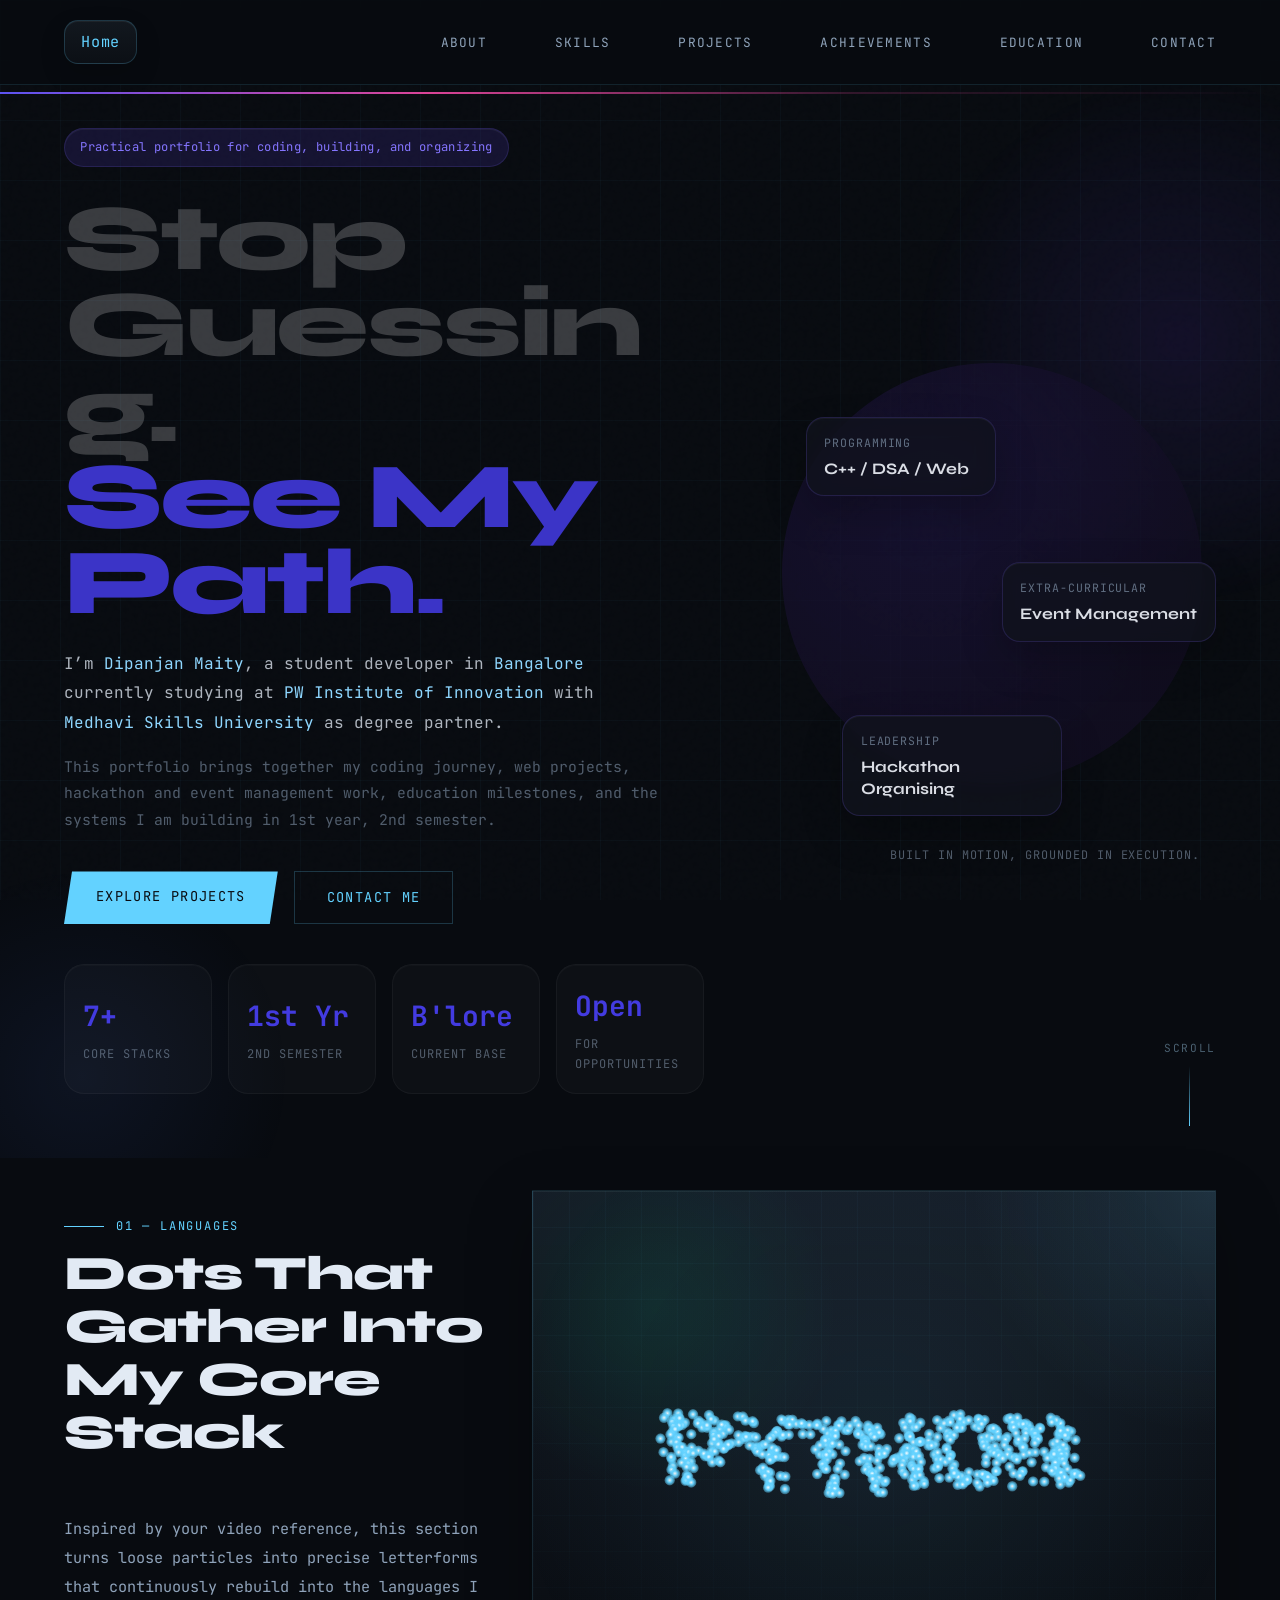
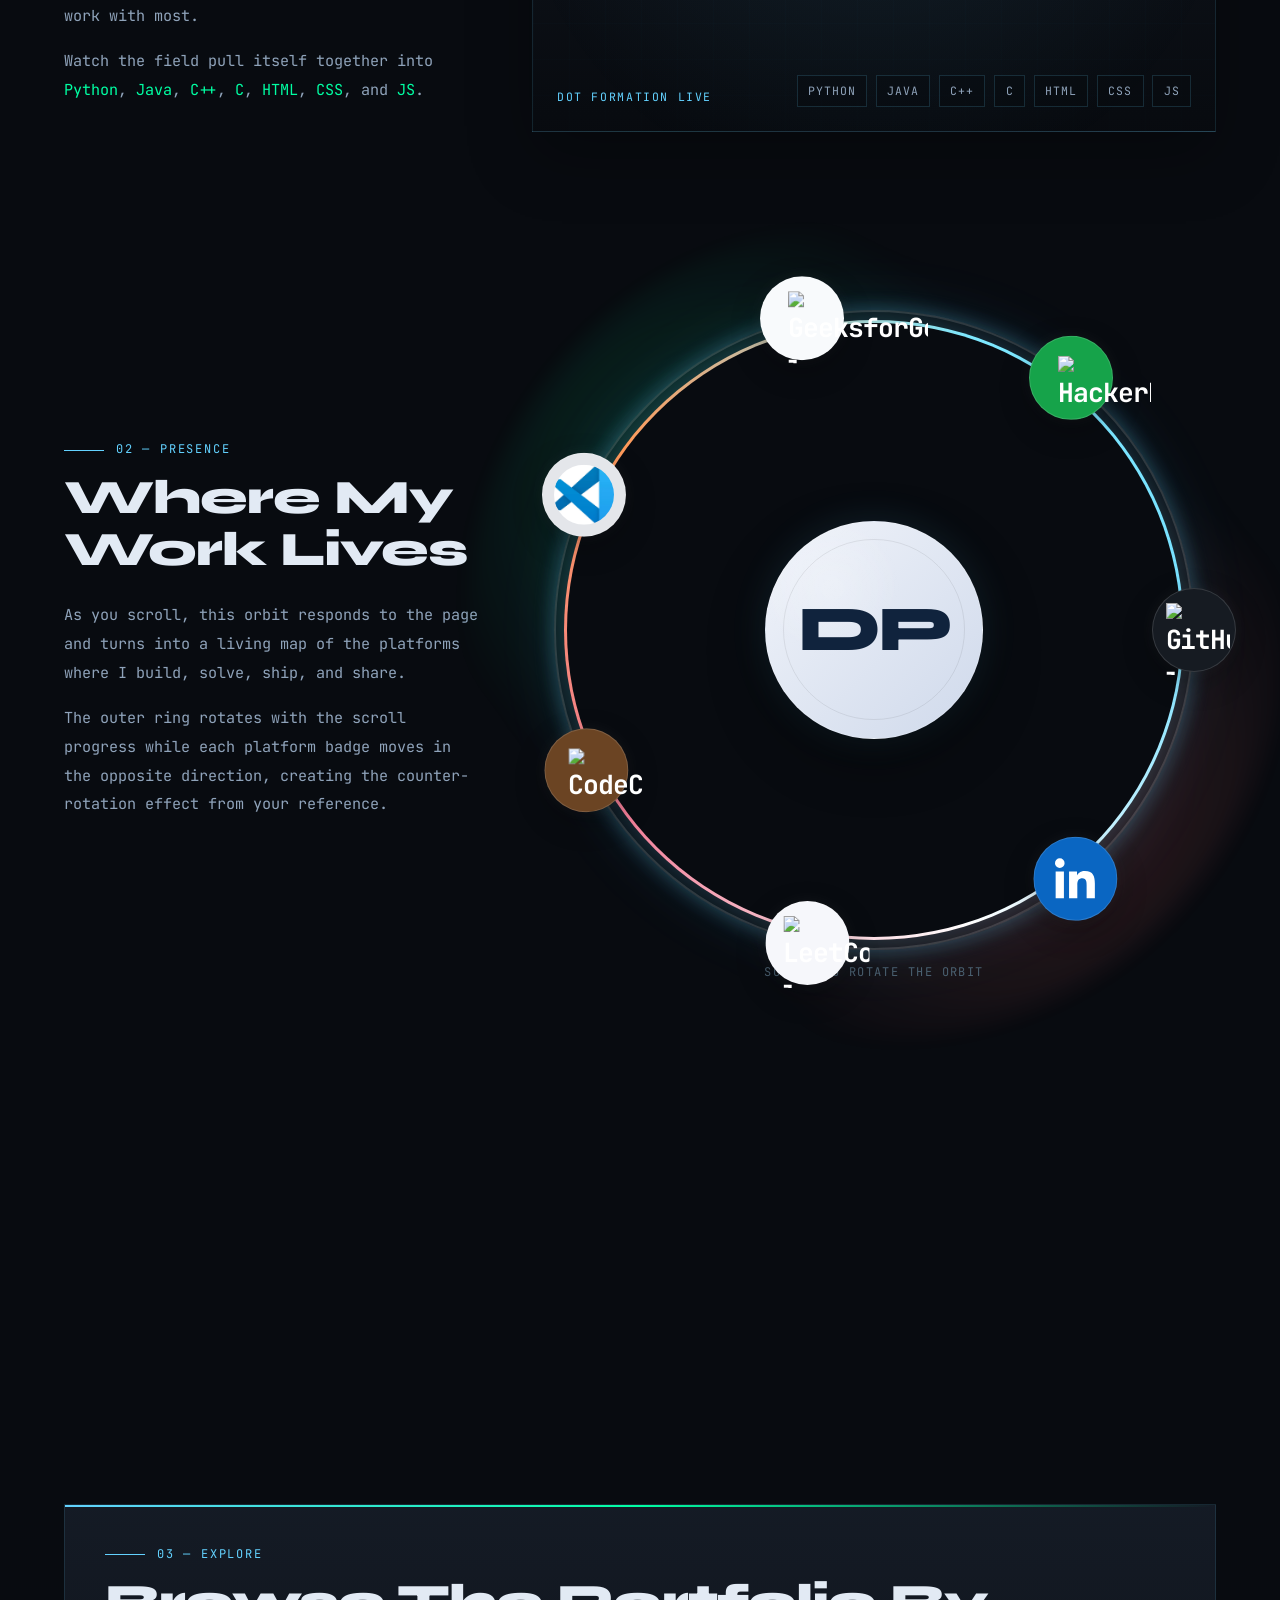
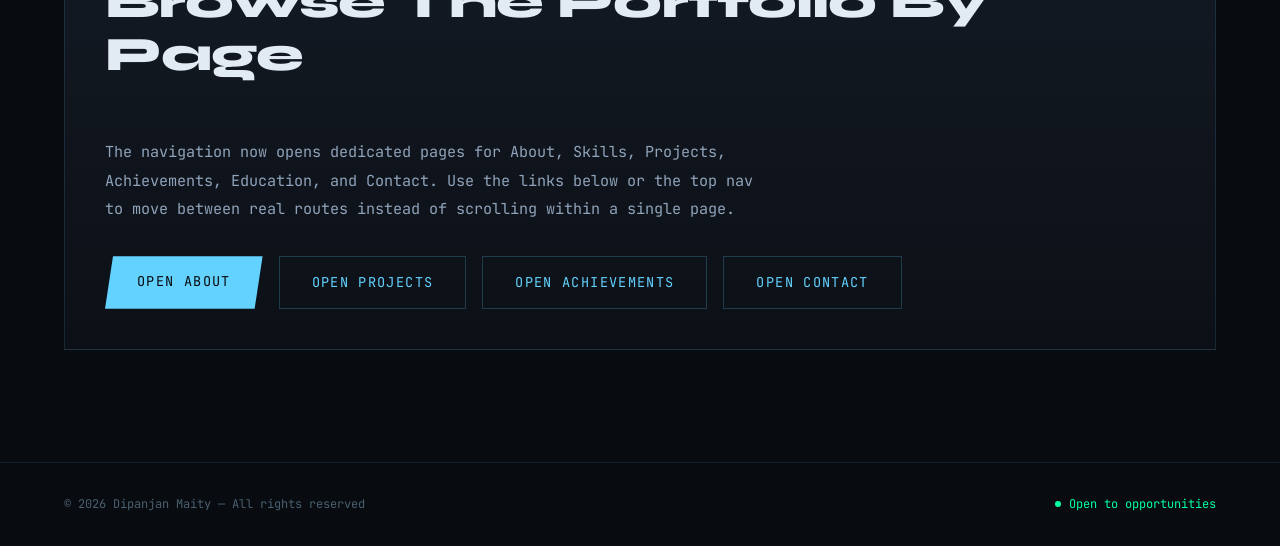
==== commit a447cd08: "Fix GFG logo by replacing local image with simpleicons CDN link" ====
--- a/index.html
+++ b/index.html
@@ -172,7 +172,7 @@
         </a>
         <a class="orbit-item" style="--angle: 257deg;" href="https://www.geeksforgeeks.org/user/dipanjanmaity890/" target="_blank" rel="noreferrer" aria-label="GeeksforGeeks profile">
           <div class="orbit-badge" style="--badge-bg:#f8fafc;">
-            <img class="orbit-badge-logo orbit-badge-logo--wide" src="./public/gfg-logo.png" alt="GeeksforGeeks logo" />
+            <img class="orbit-badge-logo" src="https://cdn.simpleicons.org/geeksforgeeks/2F8D46" alt="GeeksforGeeks logo" />
           </div>
         </a>
         <a class="orbit-item" style="--angle: 308deg;" href="https://www.hackerrank.com/dipanjanmaity890" target="_blank" rel="noreferrer" aria-label="HackerRank profile">
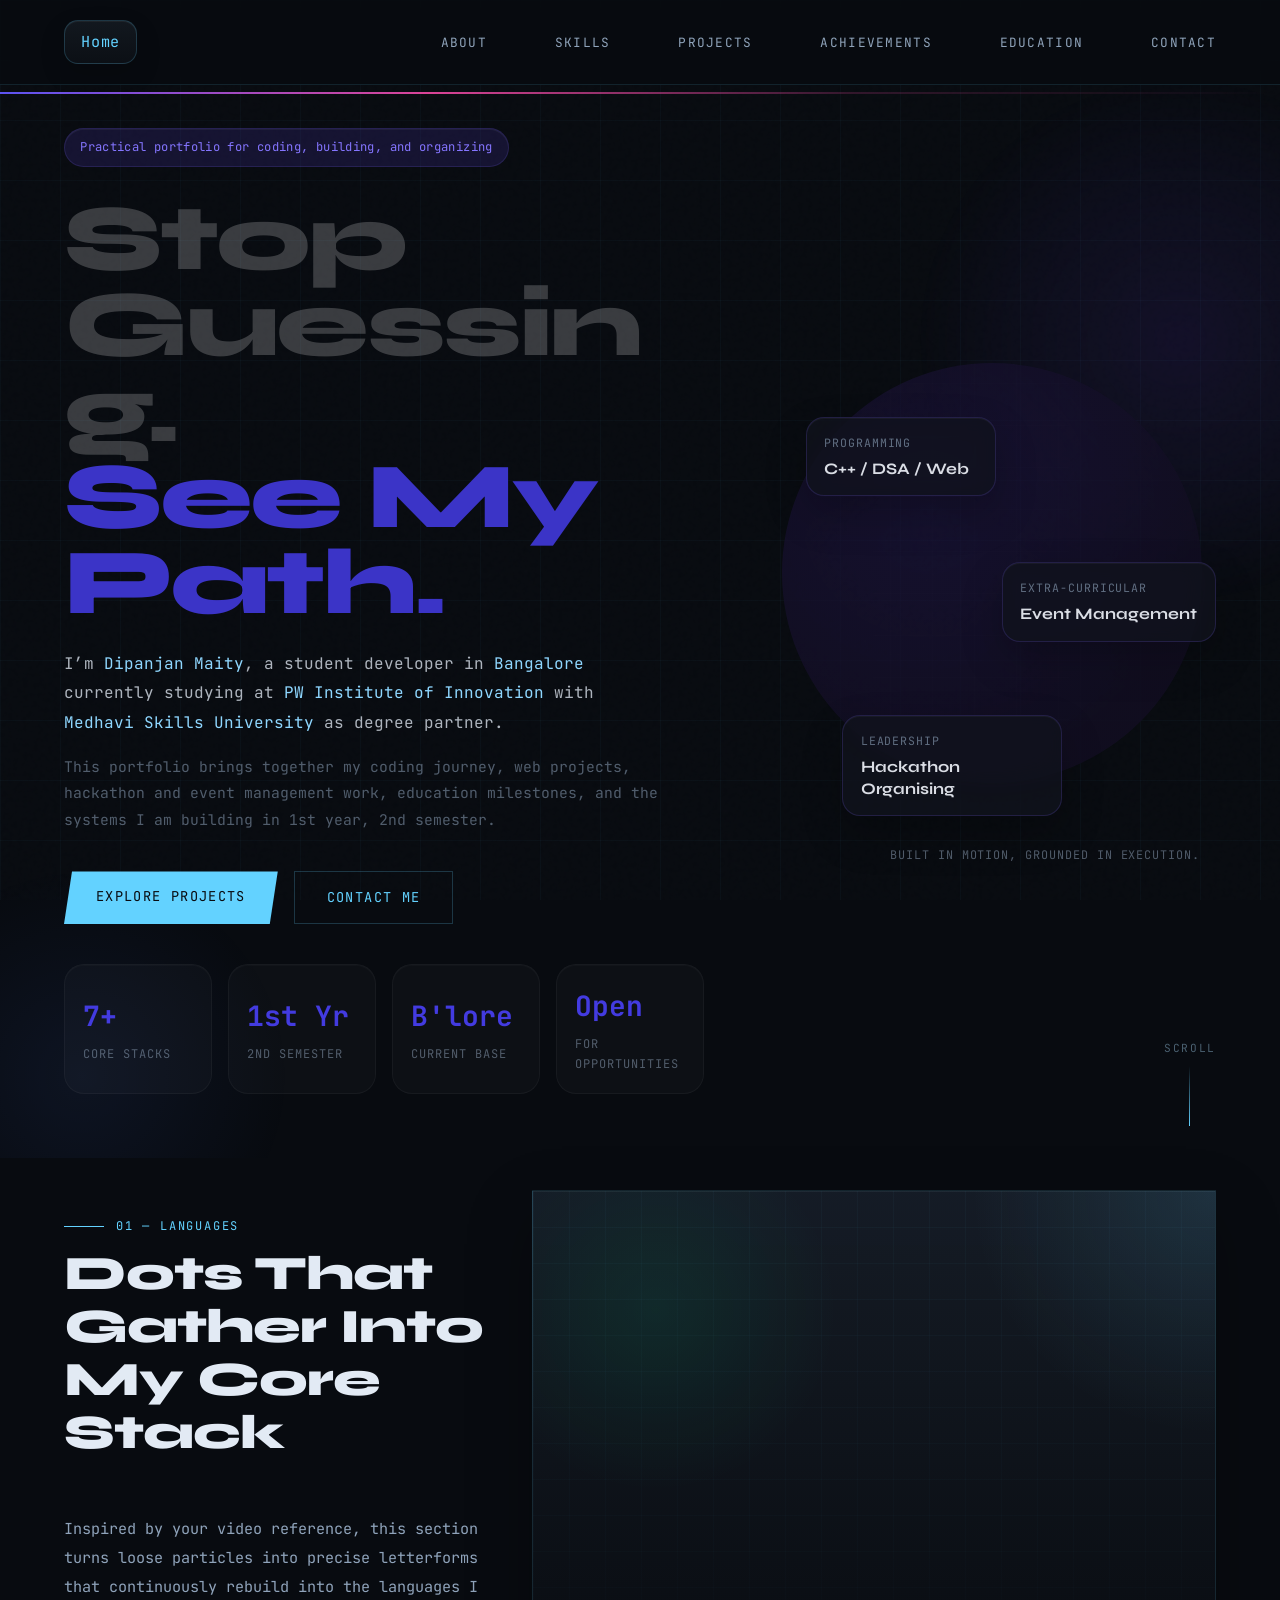
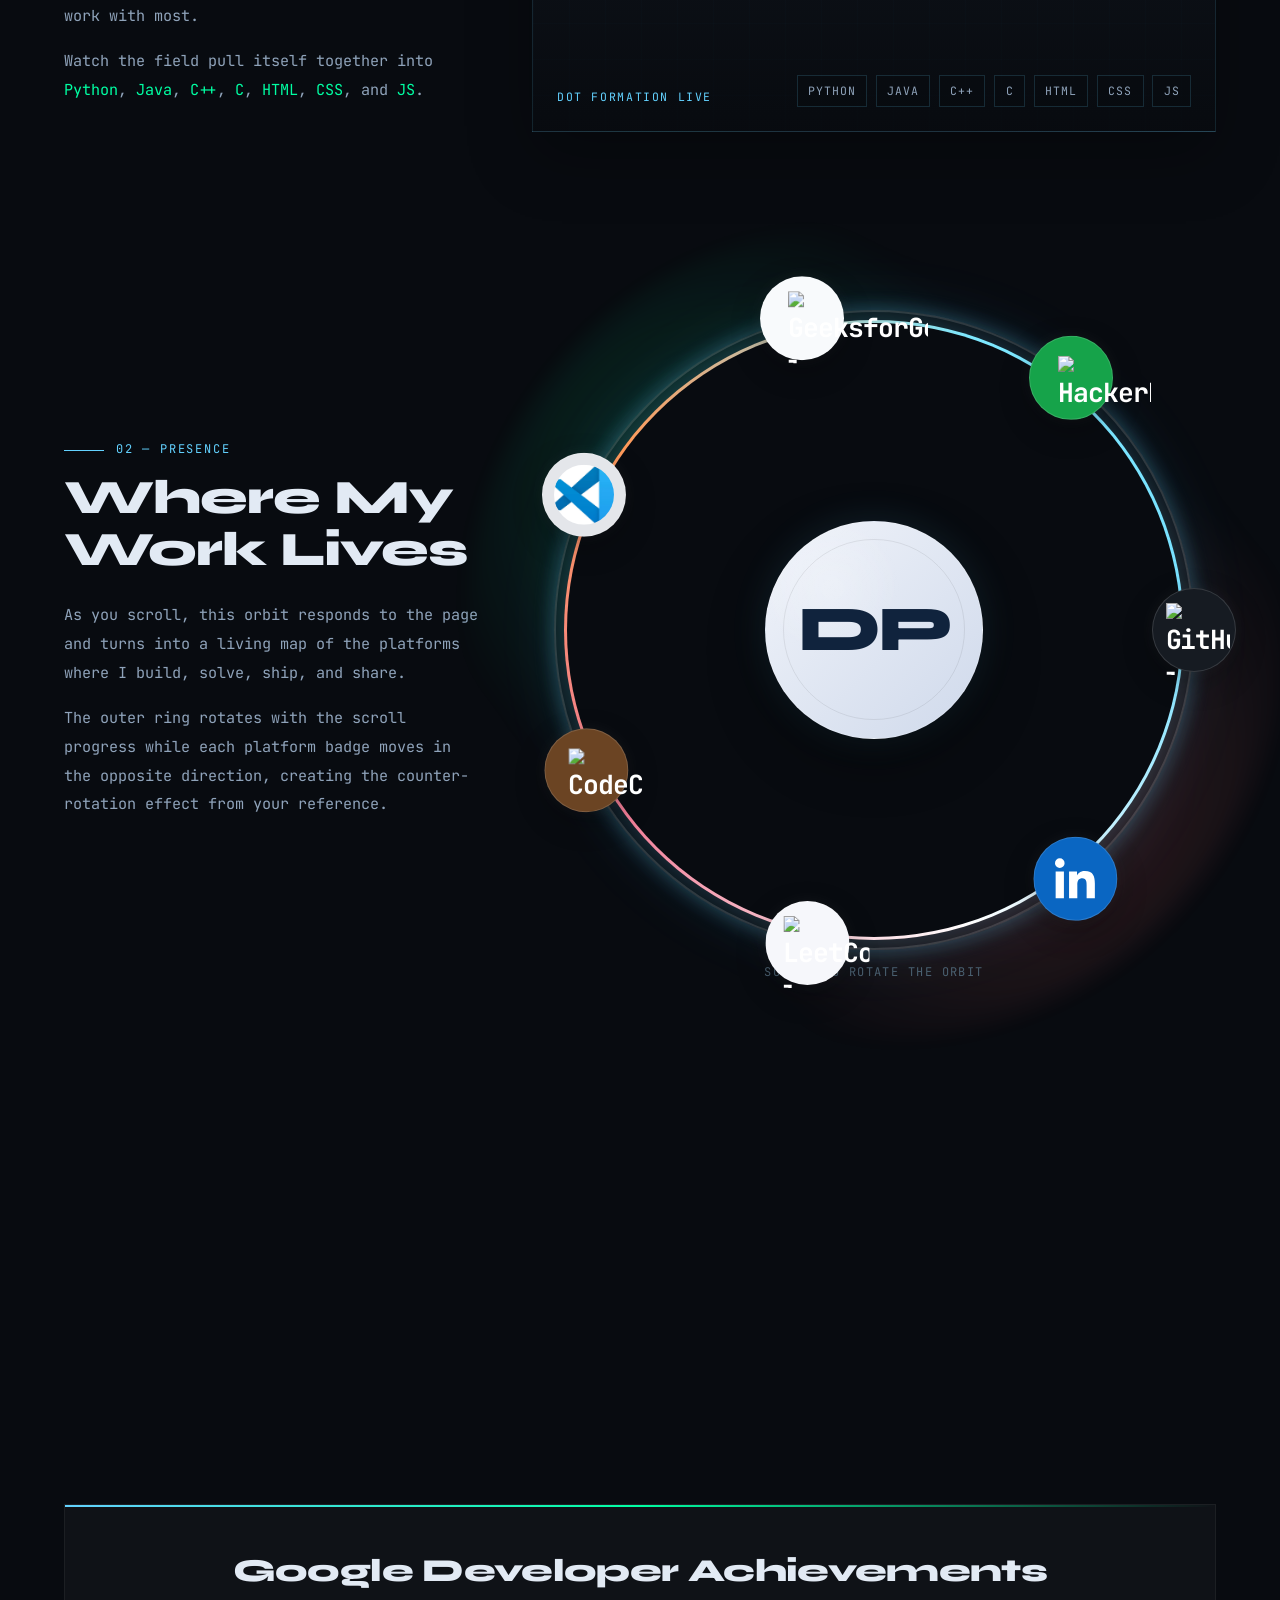
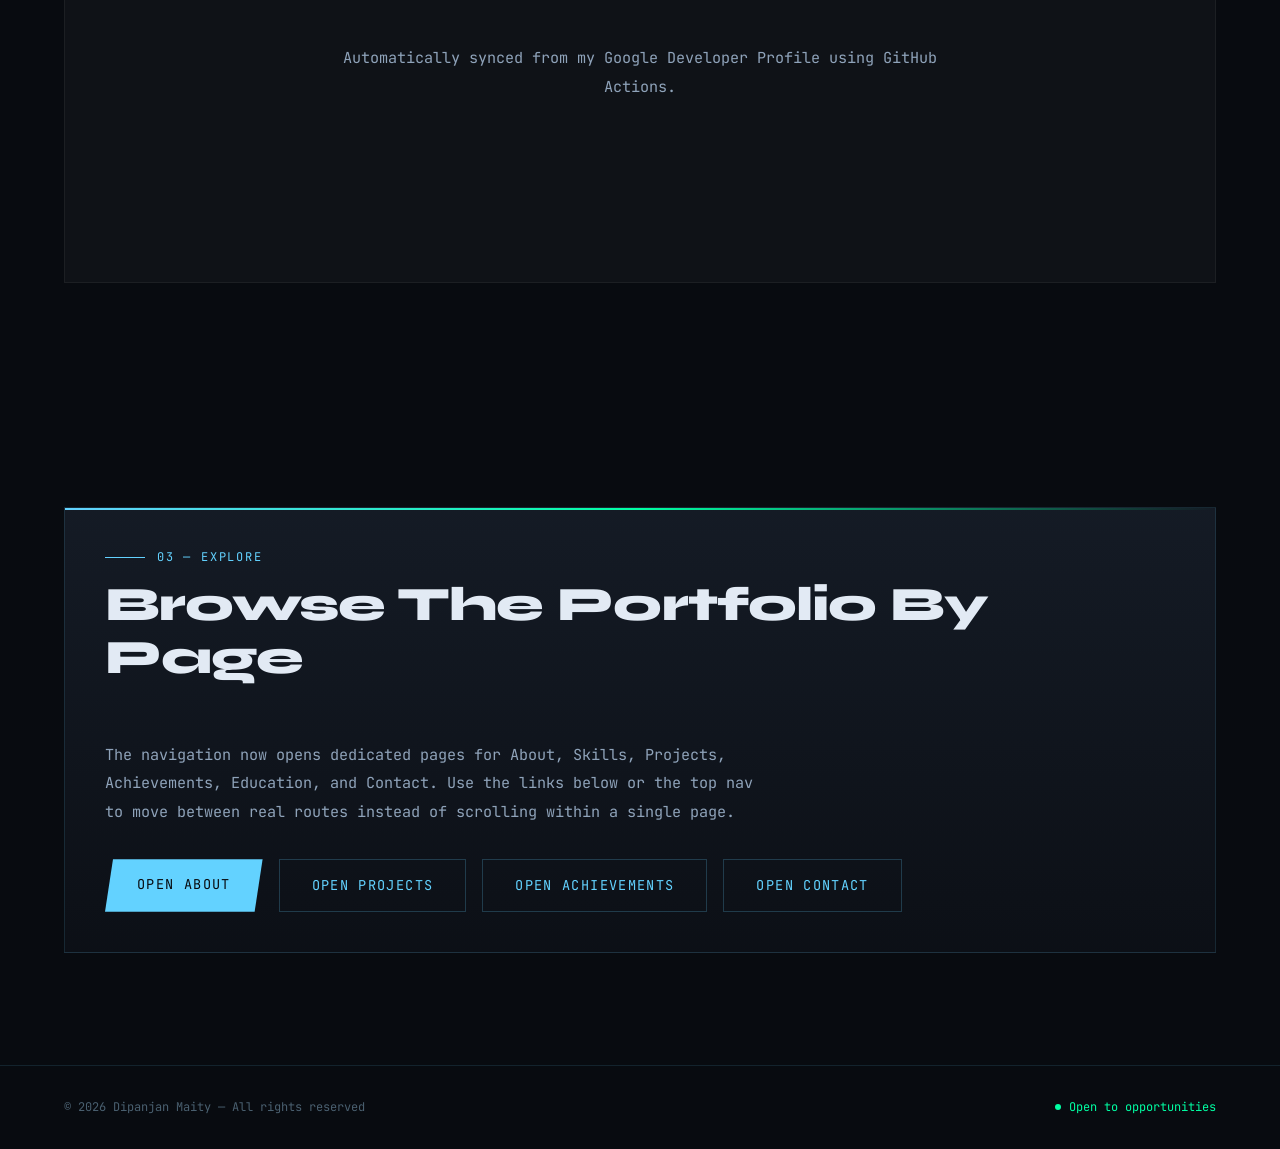
==== commit fa8e2370: "Add GitHub Actions workflow to auto-fetch Google Developer Badges" ====
--- a/index.html
+++ b/index.html
@@ -186,6 +186,20 @@
   </div>
 </section>
 
+<section class="page-preview" style="margin-bottom: 4rem;">
+  <div class="page-preview-card" style="background: rgba(255, 255, 255, 0.03); border: 1px solid rgba(255, 255, 255, 0.05); text-align: center; padding: 3rem 2rem;">
+    <div class="sec-header" style="justify-content: center; text-align: center; display: flex; flex-direction: column; align-items: center;">
+      <h2 class="sec-title" style="font-size: 2rem;">Google Developer Achievements</h2>
+    </div>
+    <p class="page-preview-copy" style="margin: 1rem auto 2rem; max-width: 600px;">
+      Automatically synced from my Google Developer Profile using GitHub Actions.
+    </p>
+    <div id="gdev-badges-container" style="display: flex; flex-wrap: wrap; gap: 1.5rem; justify-content: center; align-items: center; min-height: 100px;">
+      <!-- Badges will be dynamically injected here -->
+    </div>
+  </div>
+</section>
+
 <section class="page-preview">
   <div class="page-preview-card">
     <div class="sec-header">
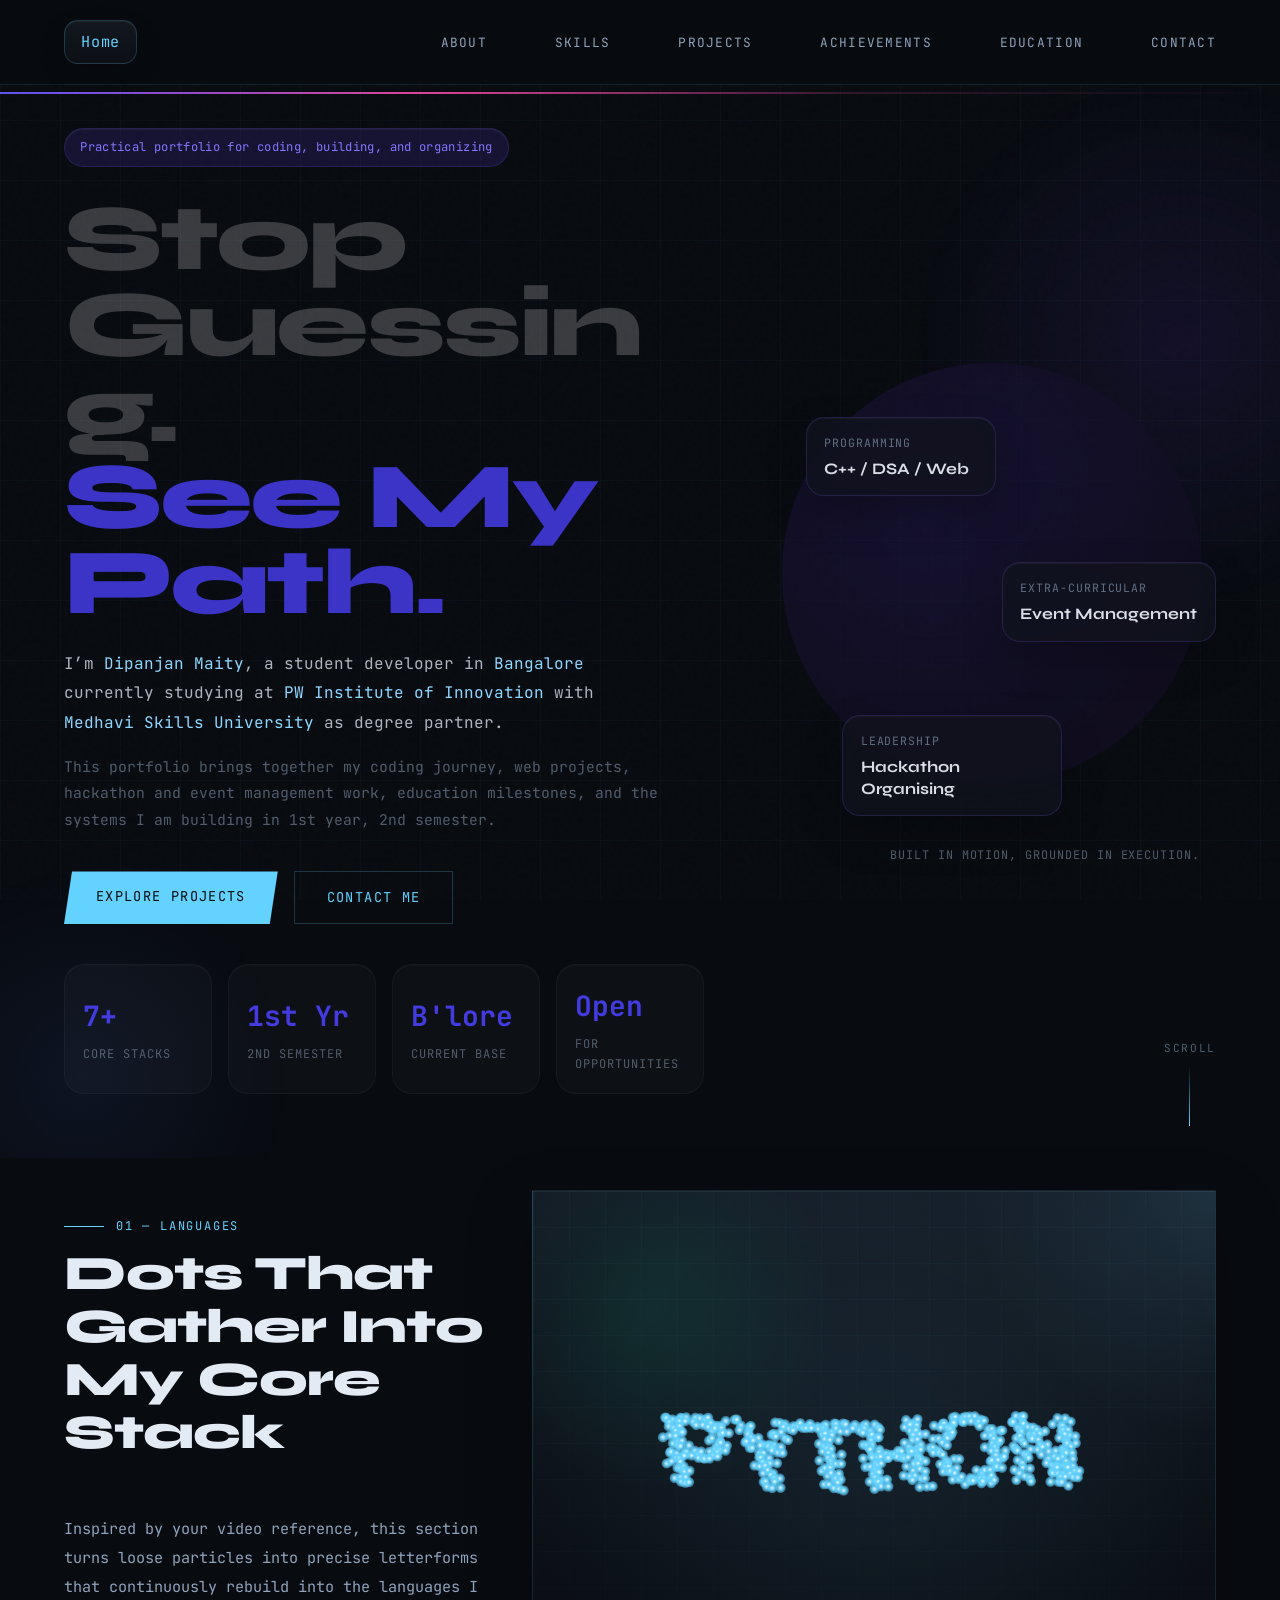
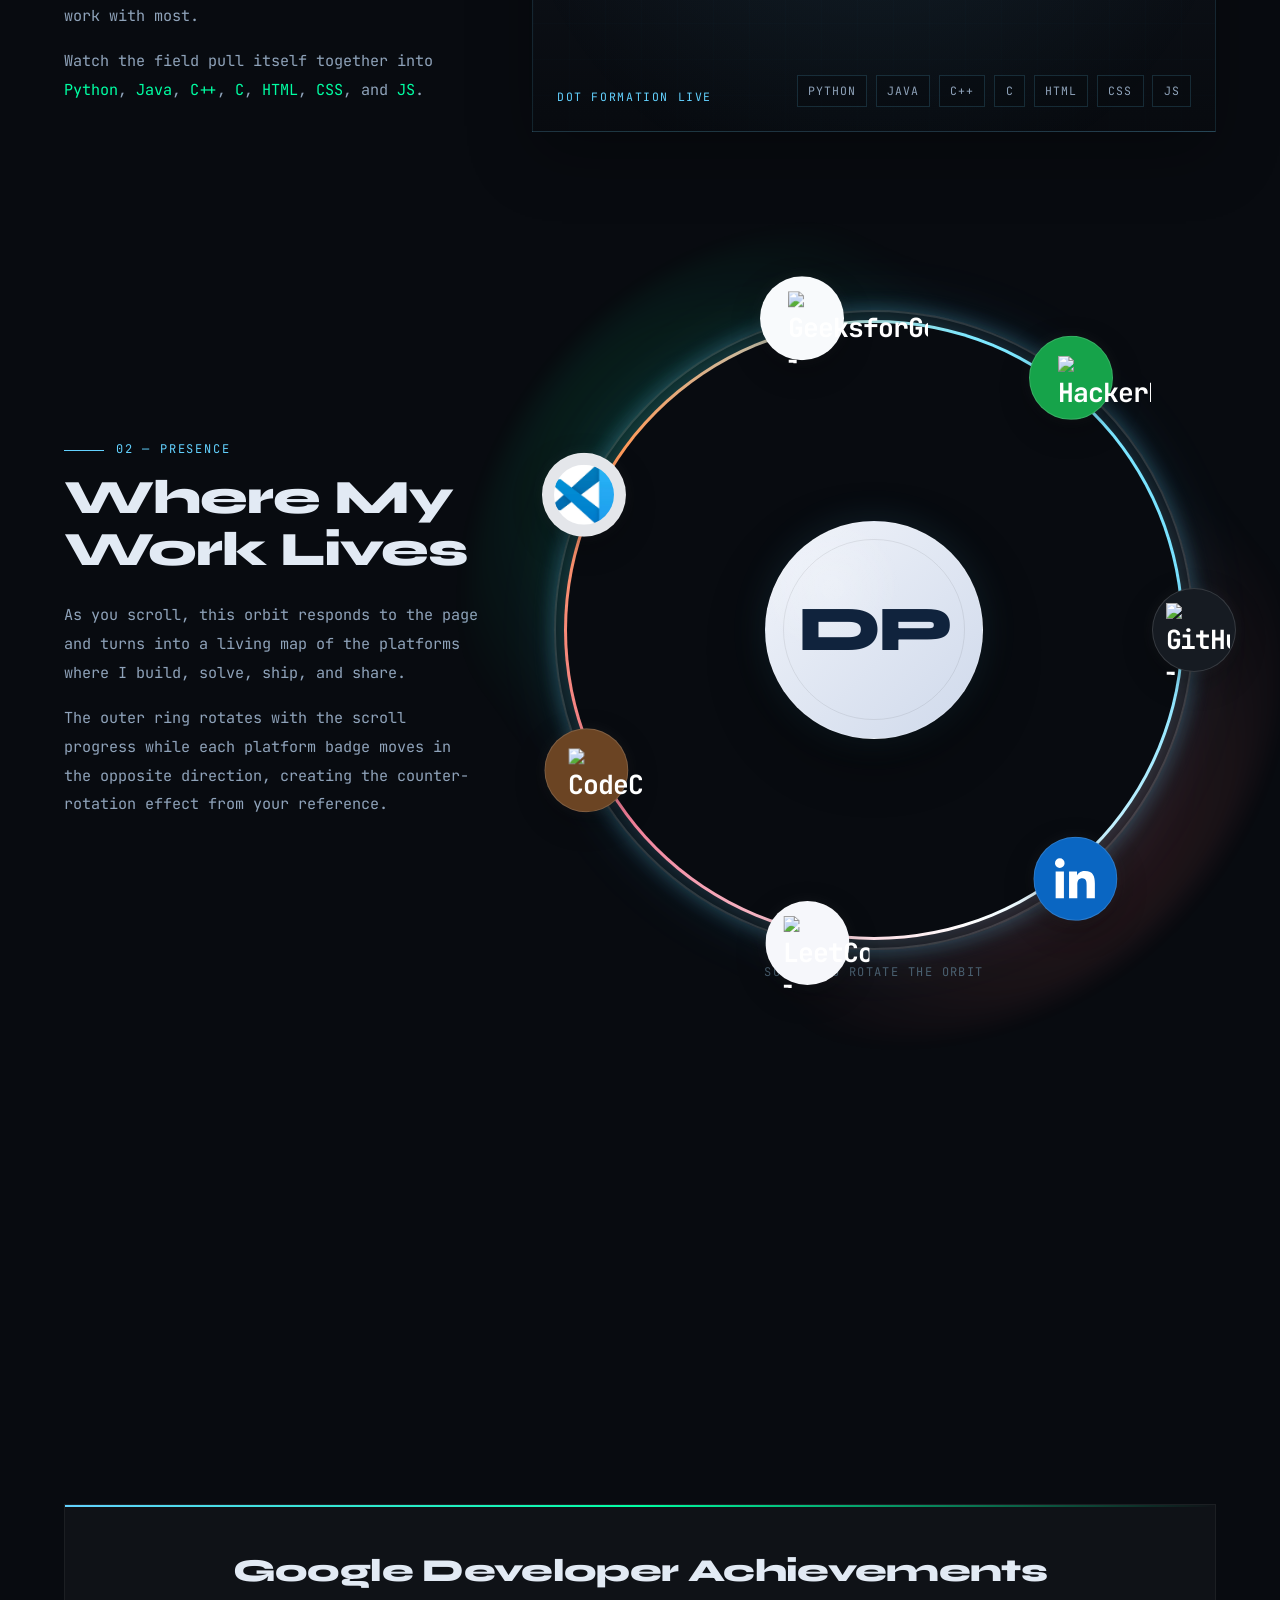
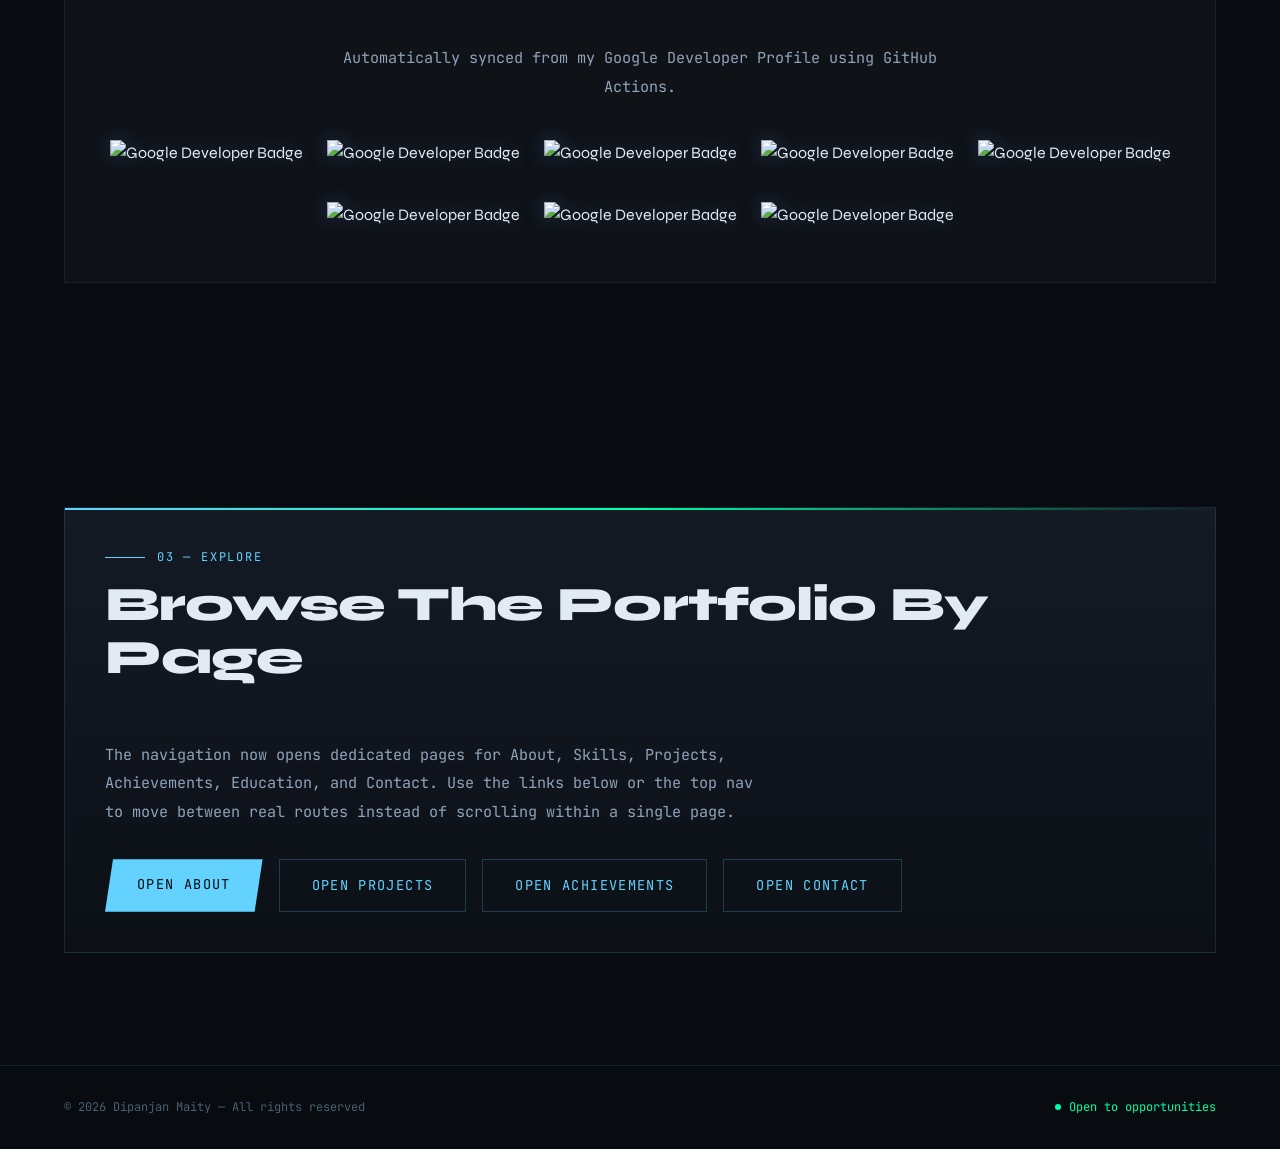
==== commit 474c830c: "Cache bust script.js and update initialization logic" ====
--- a/index.html
+++ b/index.html
@@ -227,6 +227,6 @@
   </div>
 </footer>
 
-<script src="./src/js/script.js"></script>
+<script src="./src/js/script.js?v=2"></script>
 </body>
 </html>
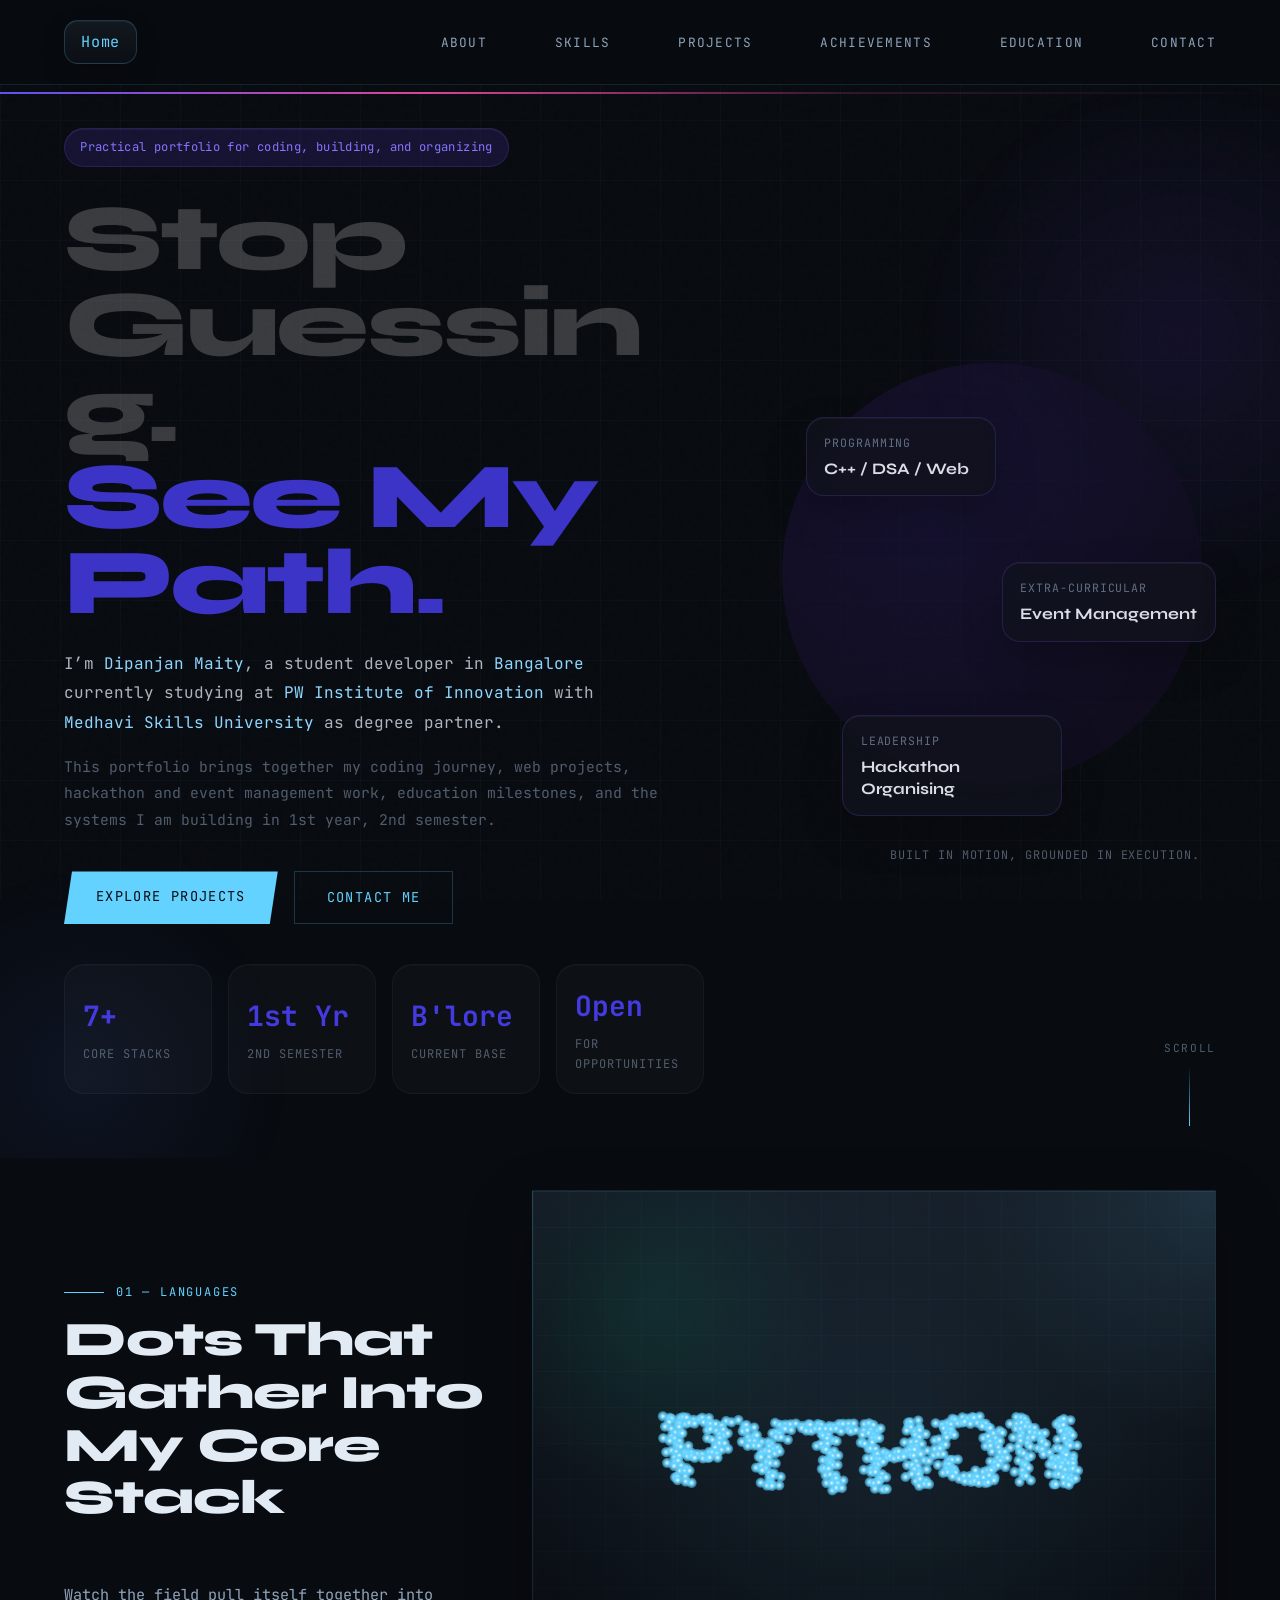
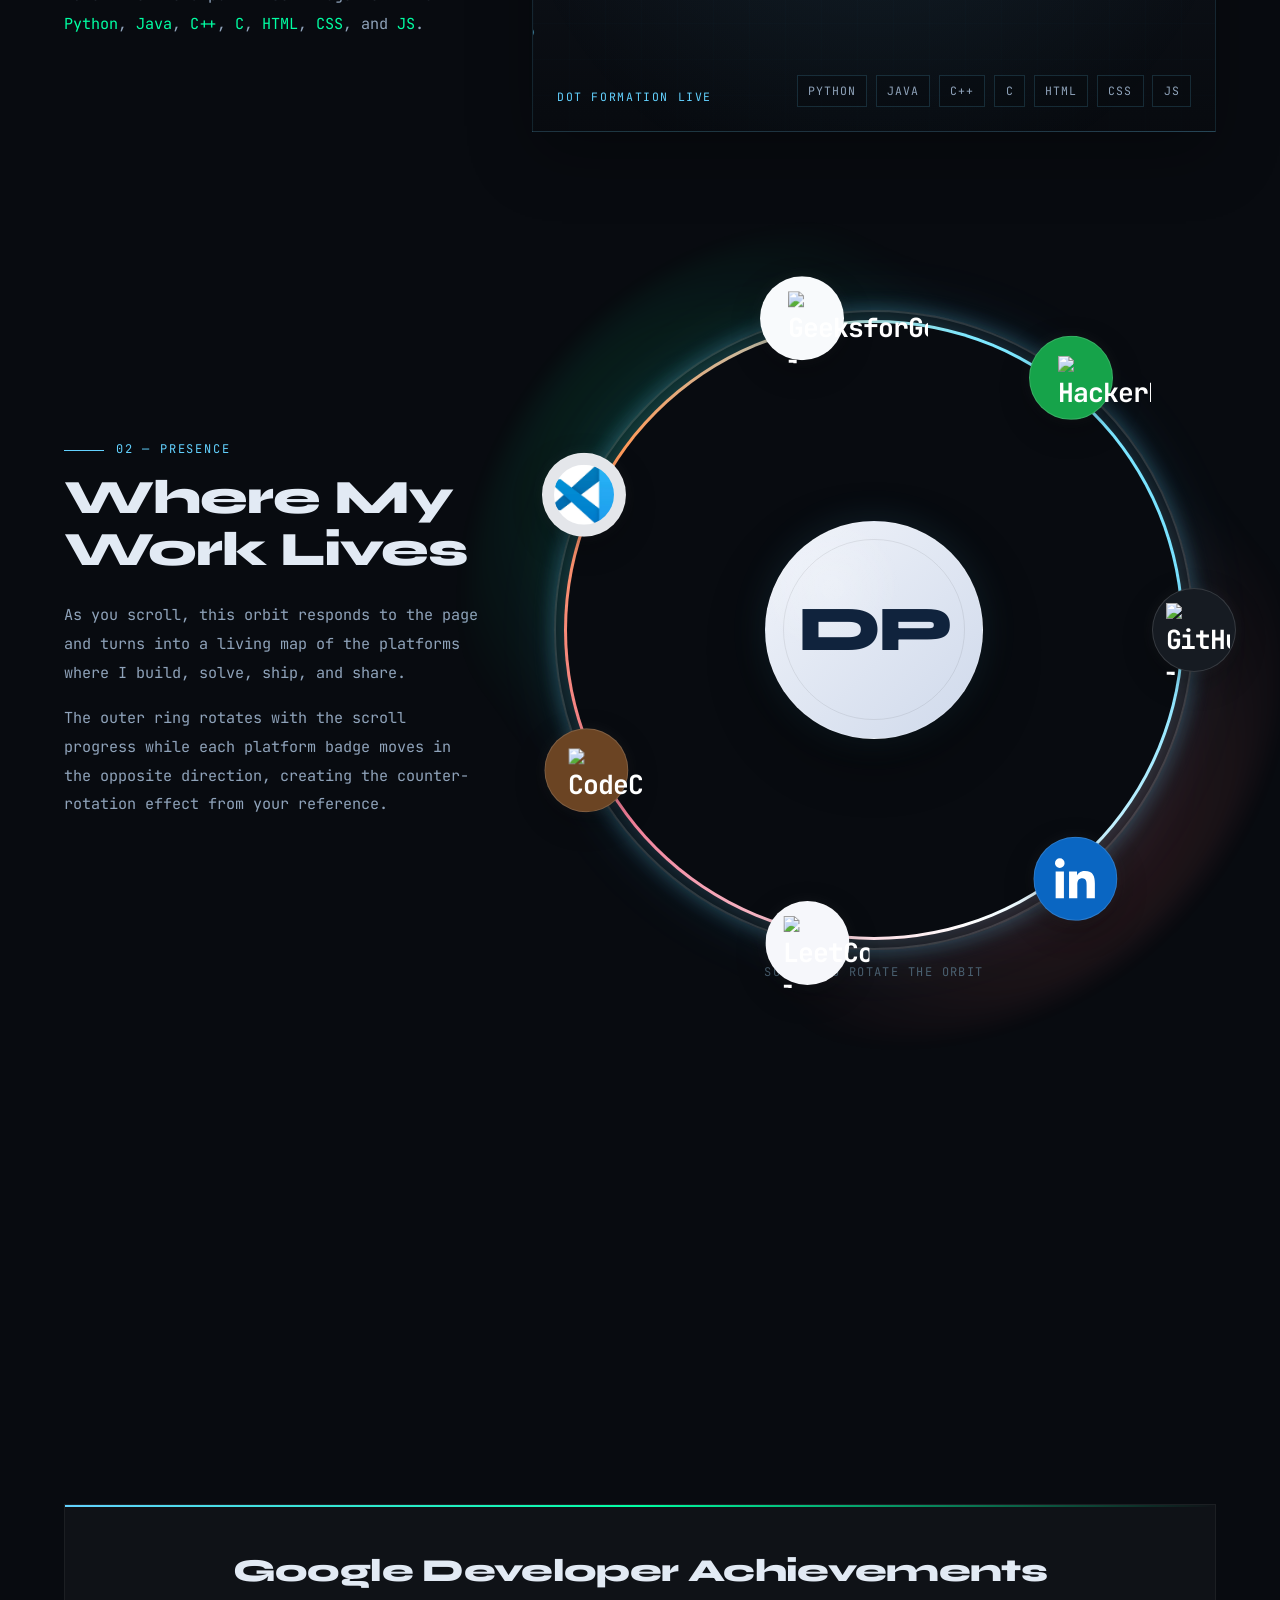
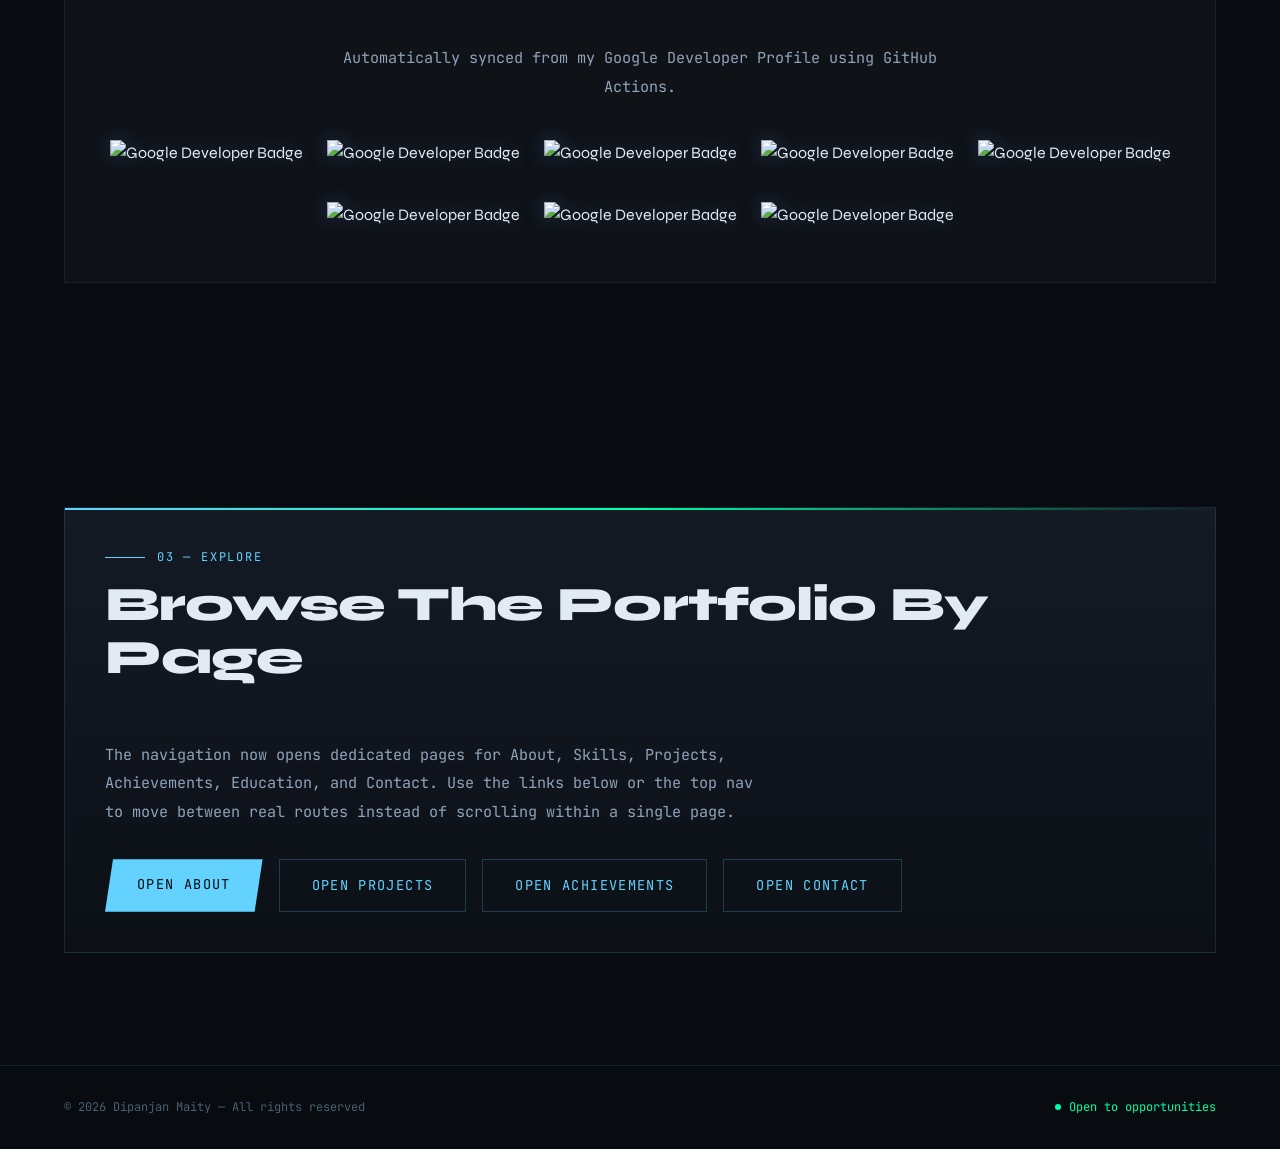
==== commit 93c7a45c: "Remove developer note, remove skill bars, and add AI & GenAI skill card" ====
--- a/index.html
+++ b/index.html
@@ -94,9 +94,6 @@
         <div class="sec-num">01 — Languages</div>
         <h2 class="sec-title">Dots That Gather Into My Core Stack</h2>
       </div>
-      <p>
-        Inspired by your video reference, this section turns loose particles into precise letterforms that continuously rebuild into the languages I work with most.
-      </p>
       <p>
         Watch the field pull itself together into <span class="highlight">Python</span>, <span class="highlight">Java</span>, <span class="highlight">C++</span>, <span class="highlight">C</span>, <span class="highlight">HTML</span>, <span class="highlight">CSS</span>, and <span class="highlight">JS</span>.
       </p>
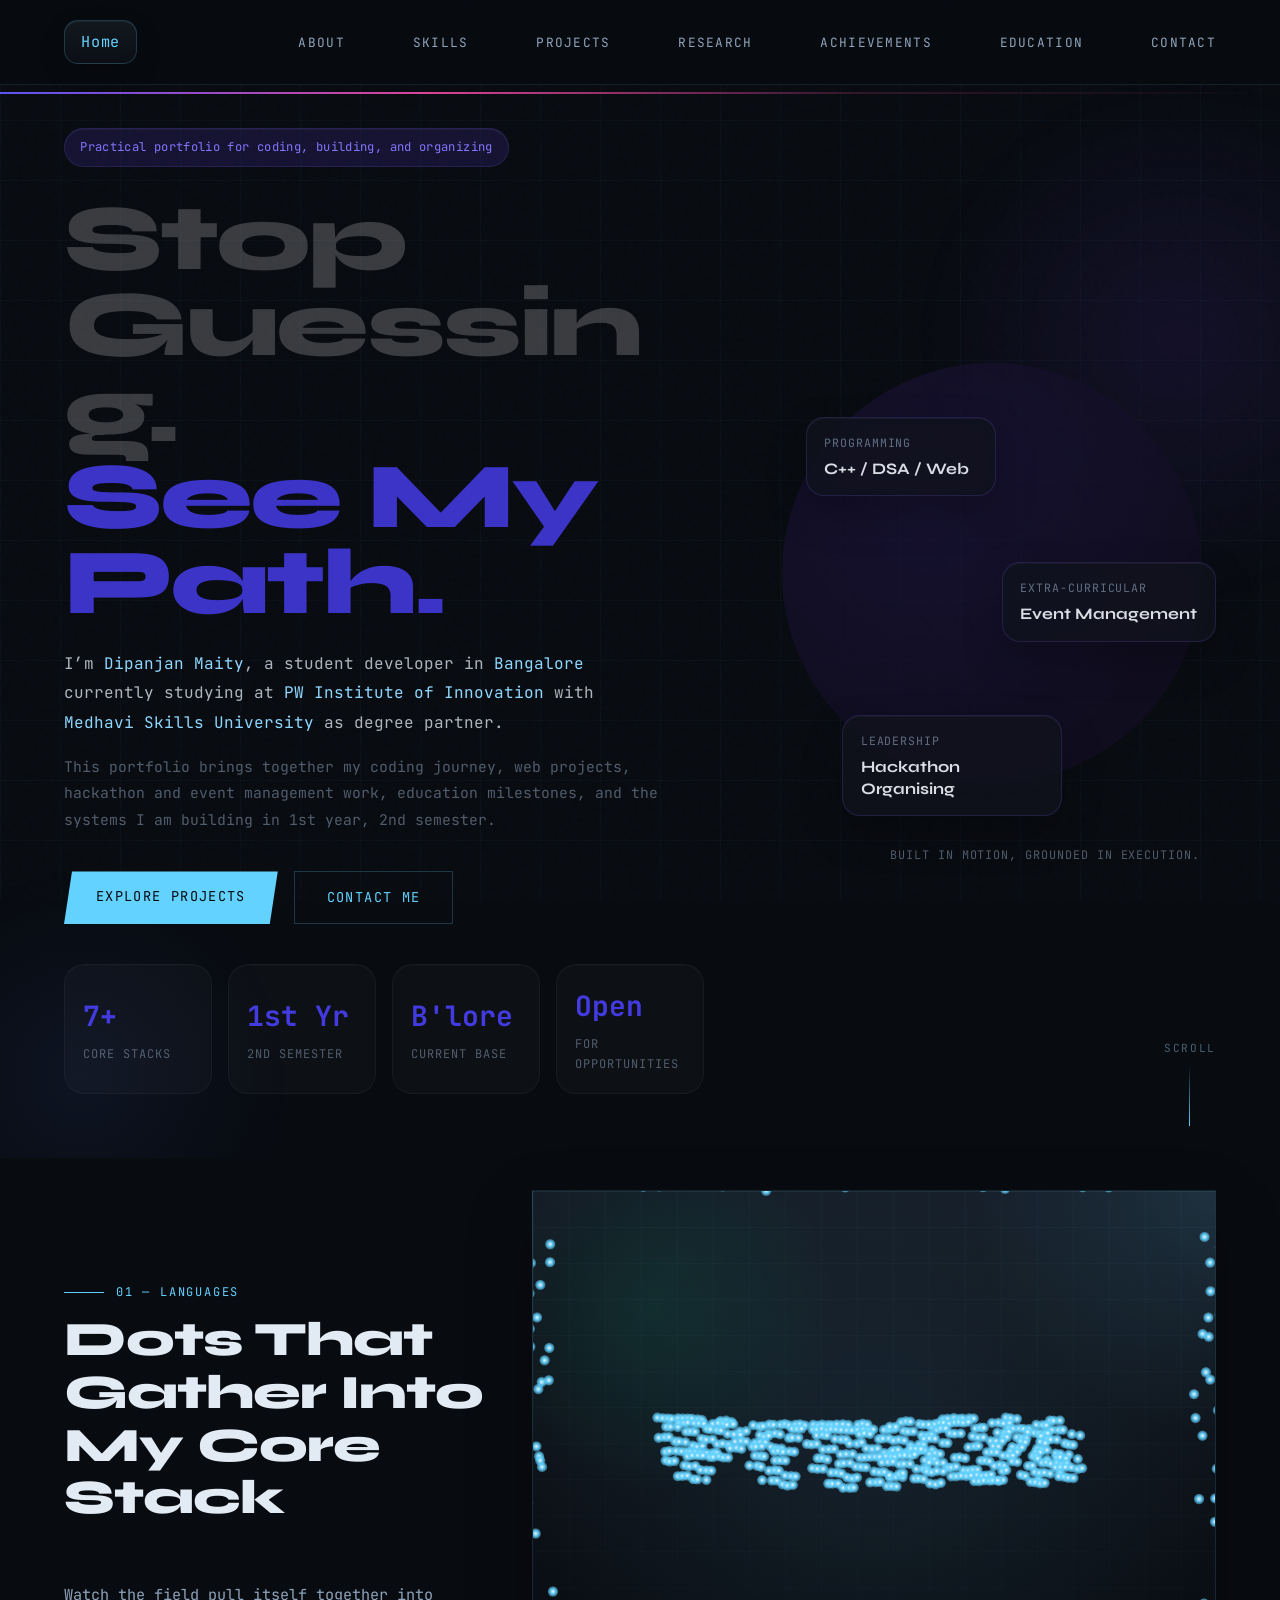
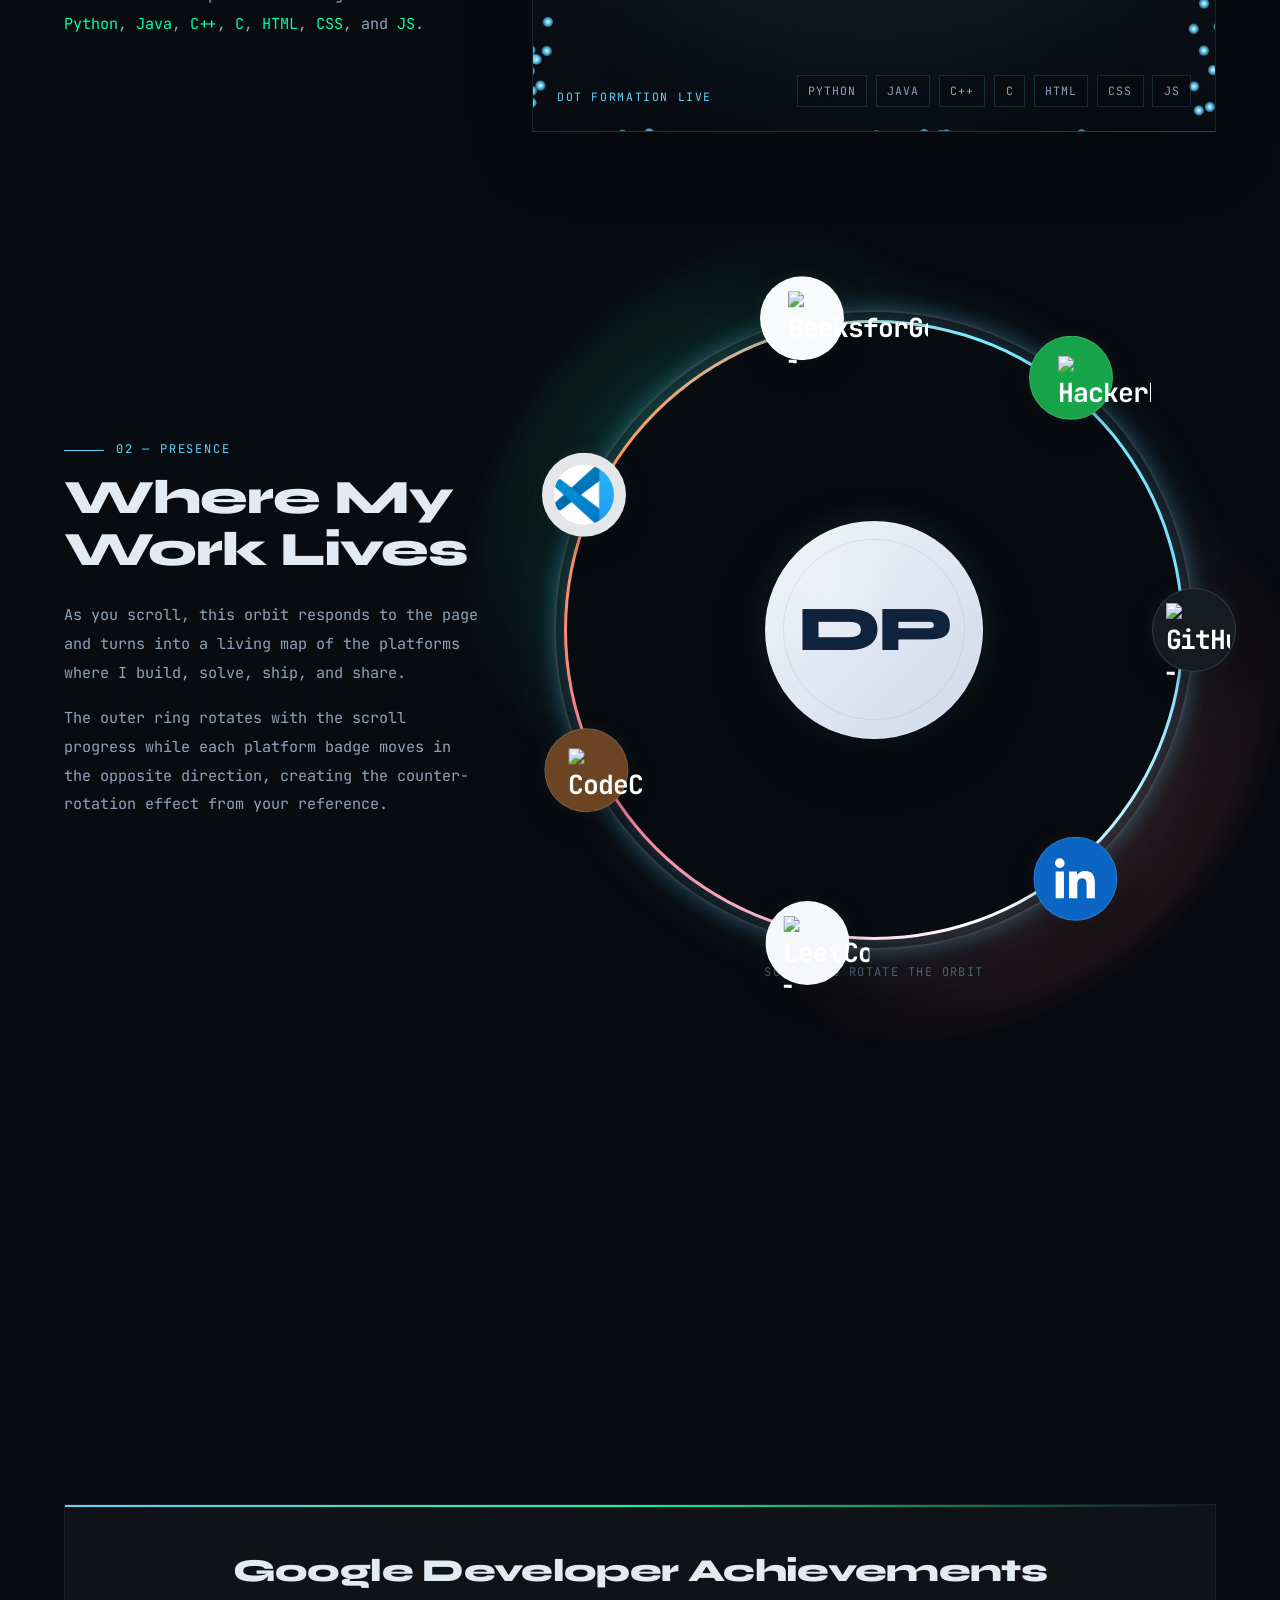
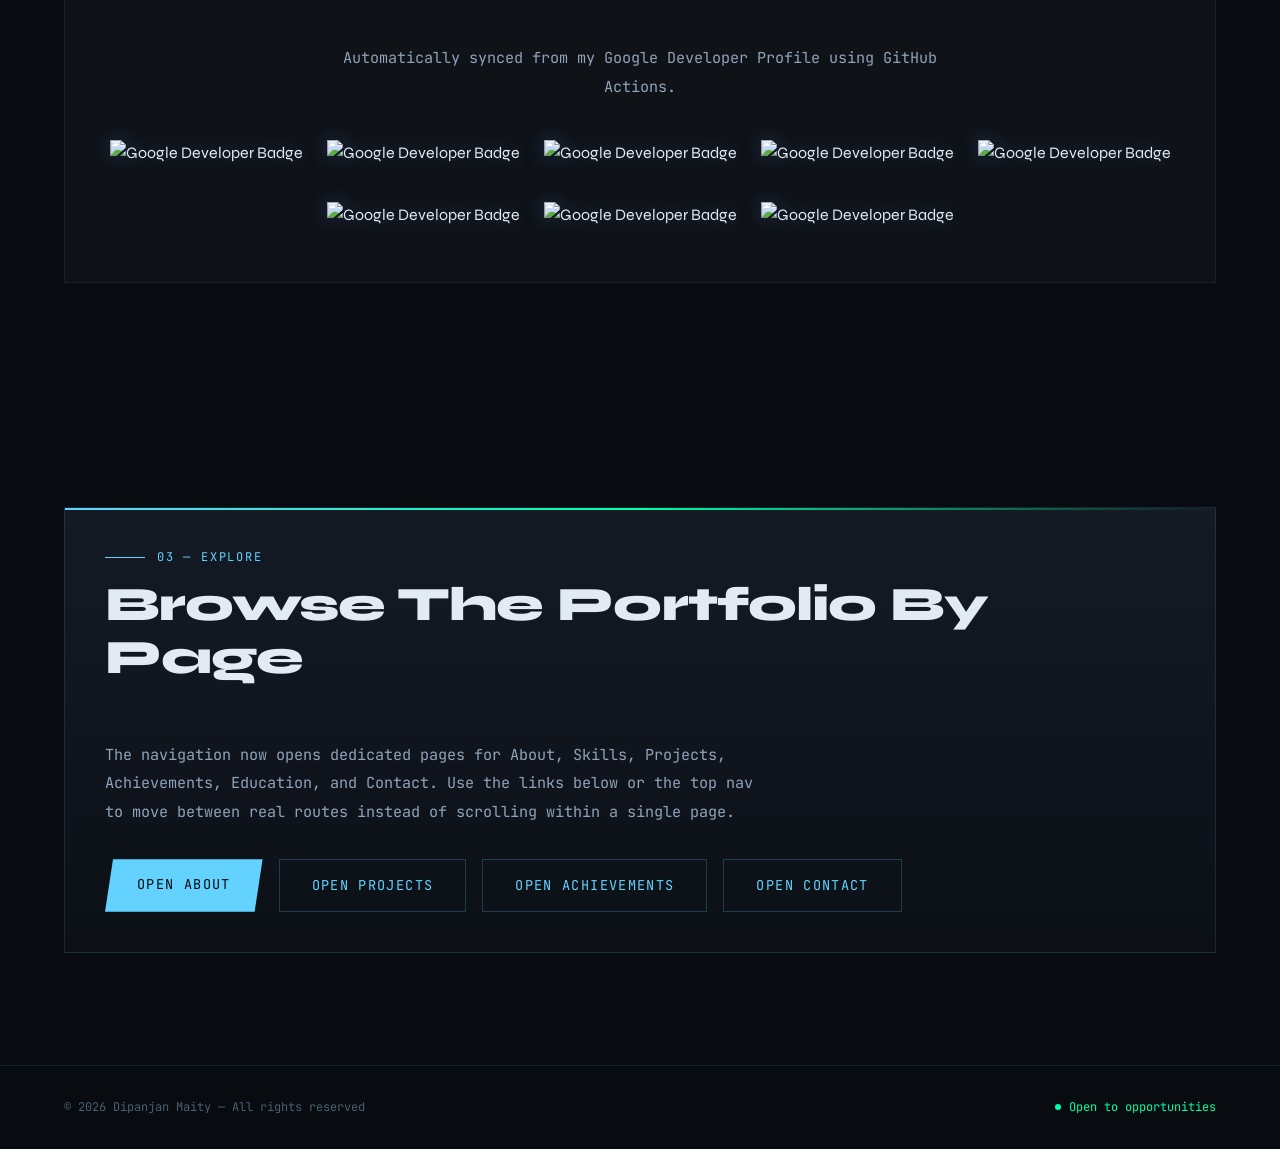
==== commit ea39197c: "Add Research Papers section" ====
--- a/index.html
+++ b/index.html
@@ -16,6 +16,7 @@
     <li><a href="./about.html">About</a></li>
     <li><a href="./skills.html">Skills</a></li>
     <li><a href="./projects.html">Projects</a></li>
+    <li><a href="./research.html">Research</a></li>
     <li><a href="./achievements.html">Achievements</a></li>
     <li><a href="./education.html">Education</a></li>
     <li><a href="./contact.html">Contact</a></li>
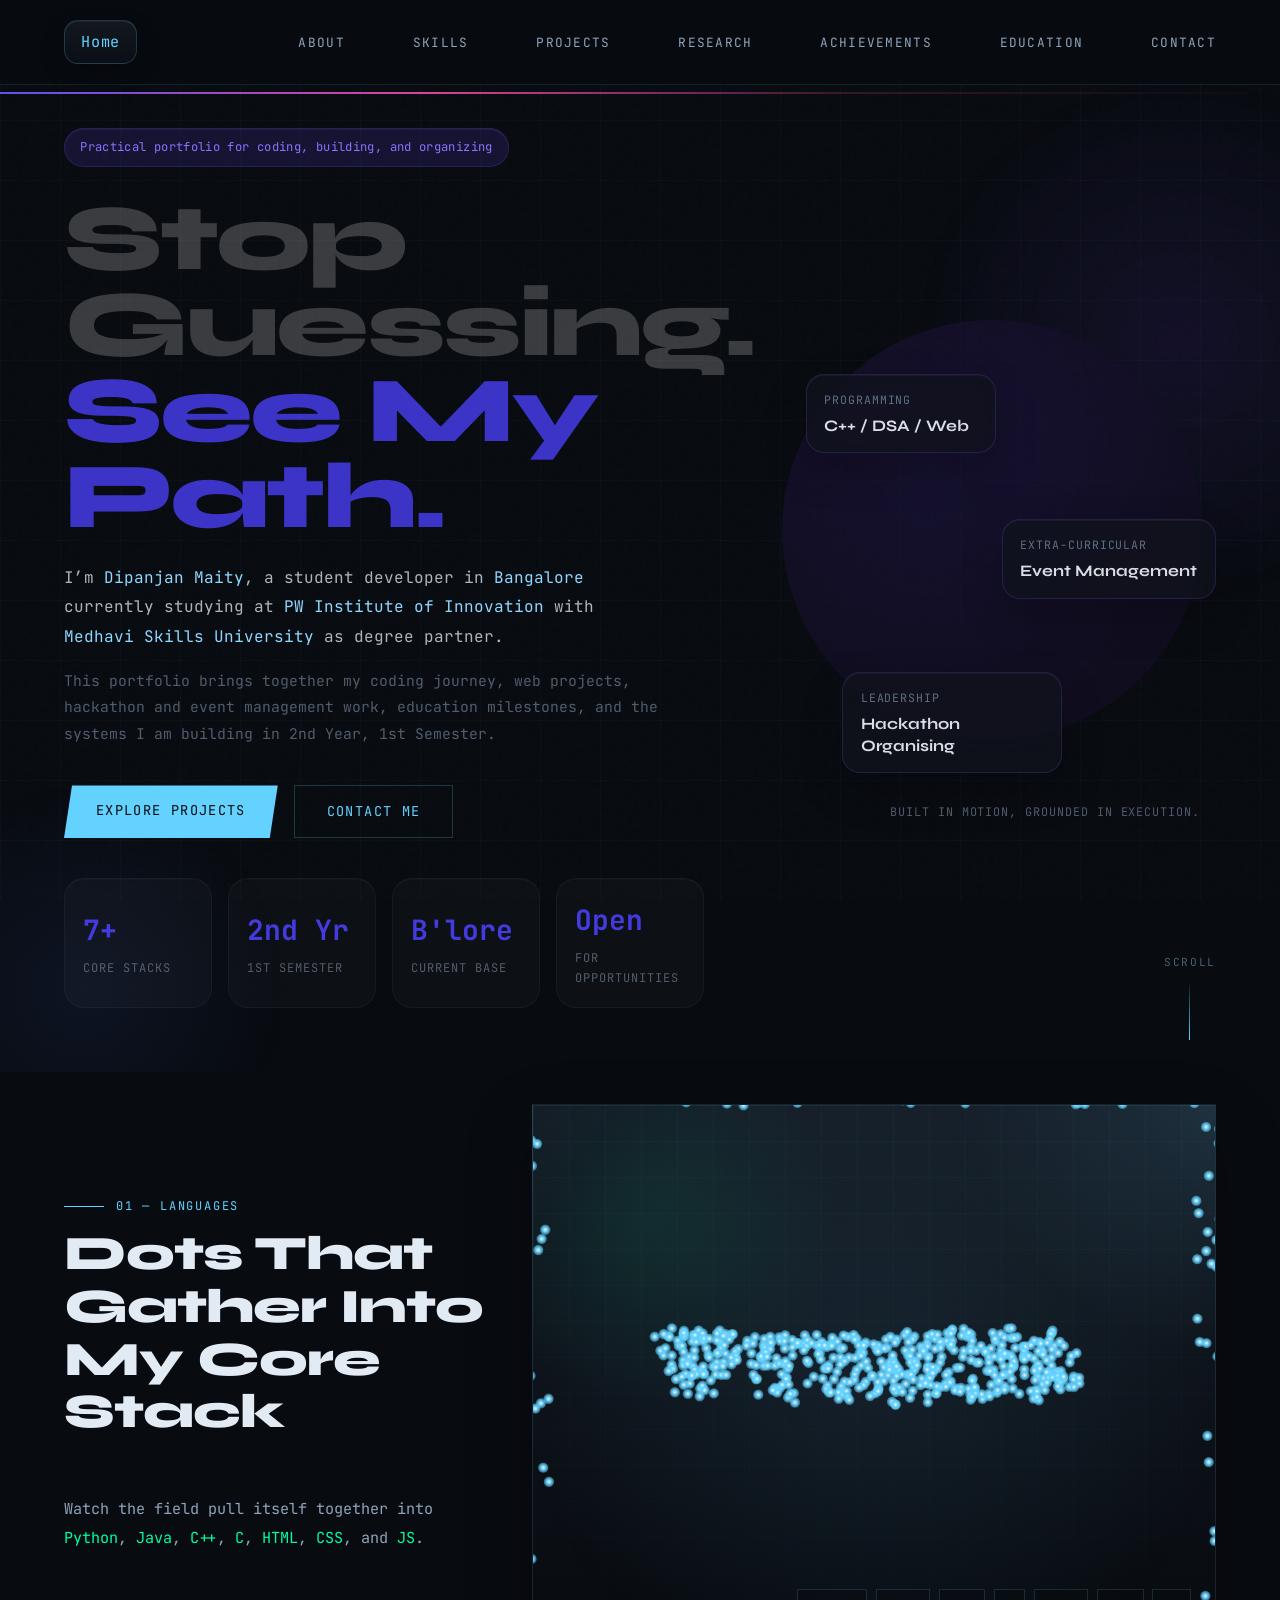
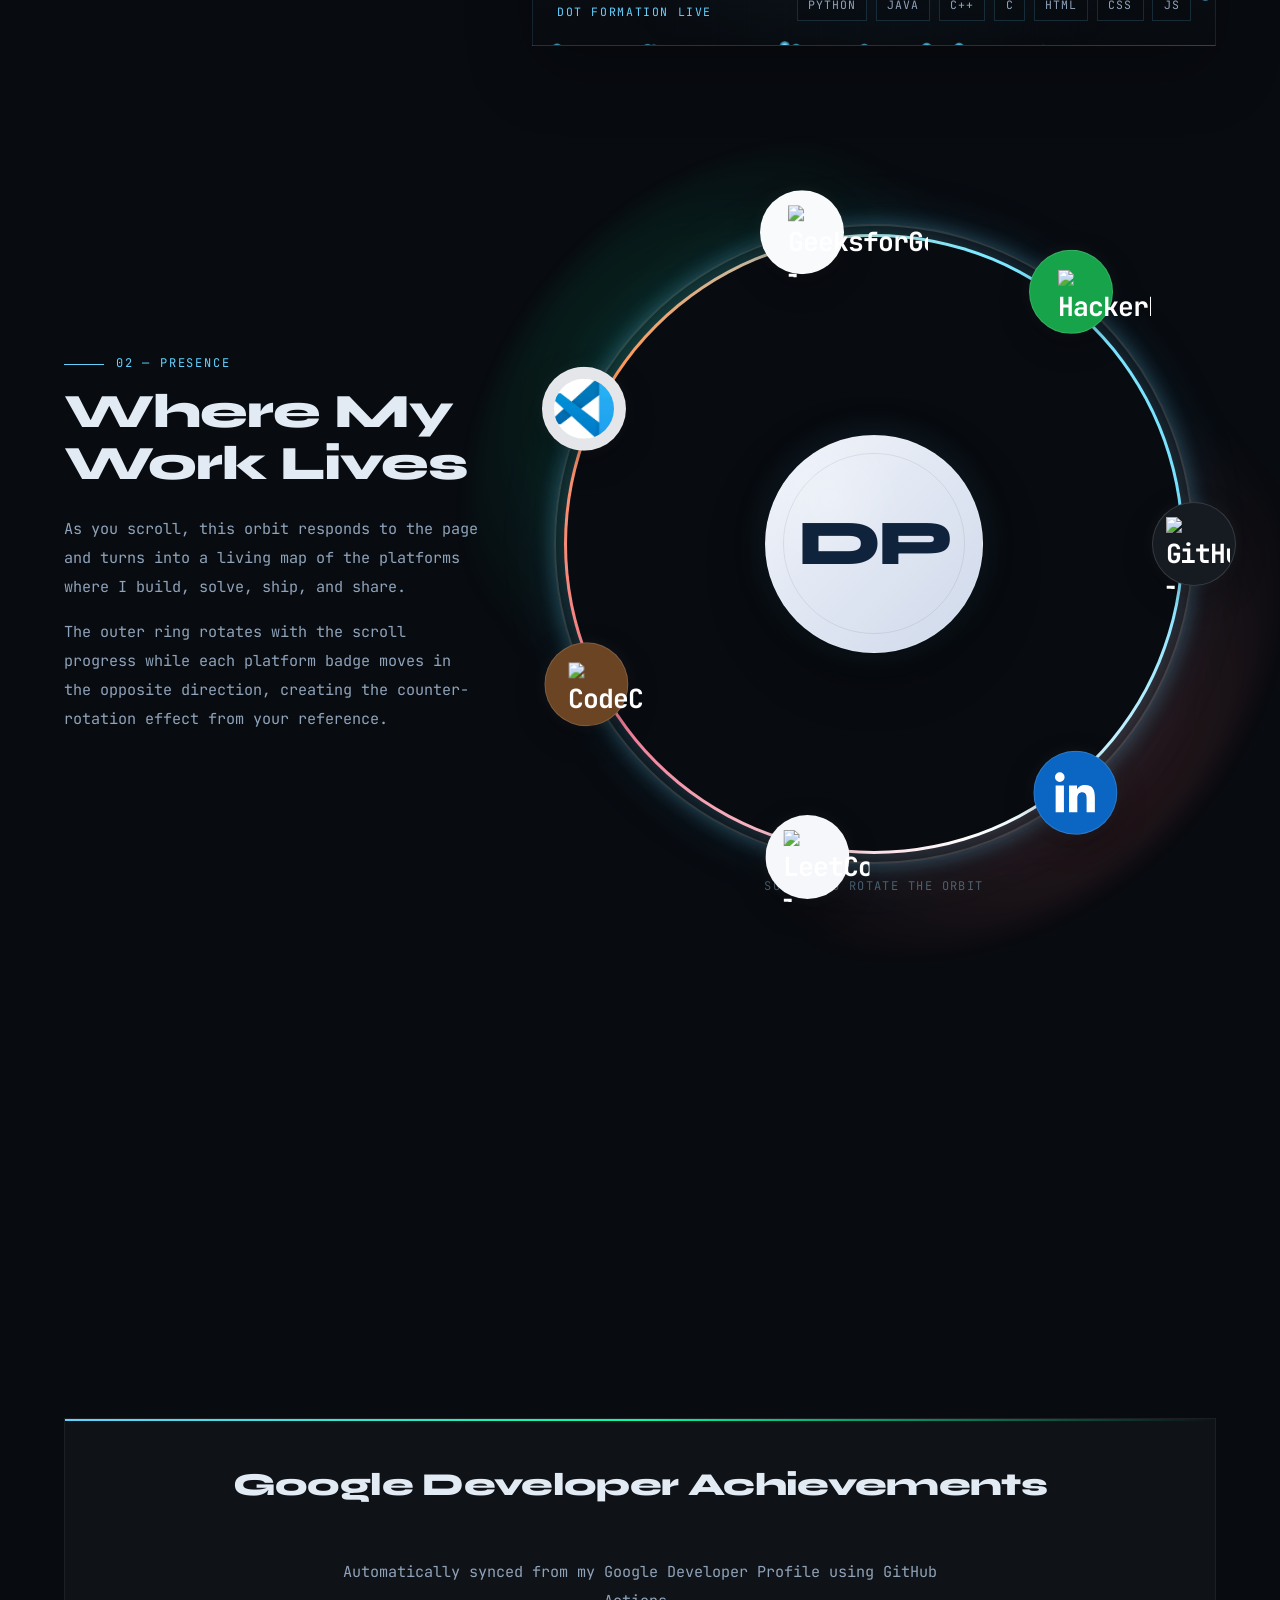
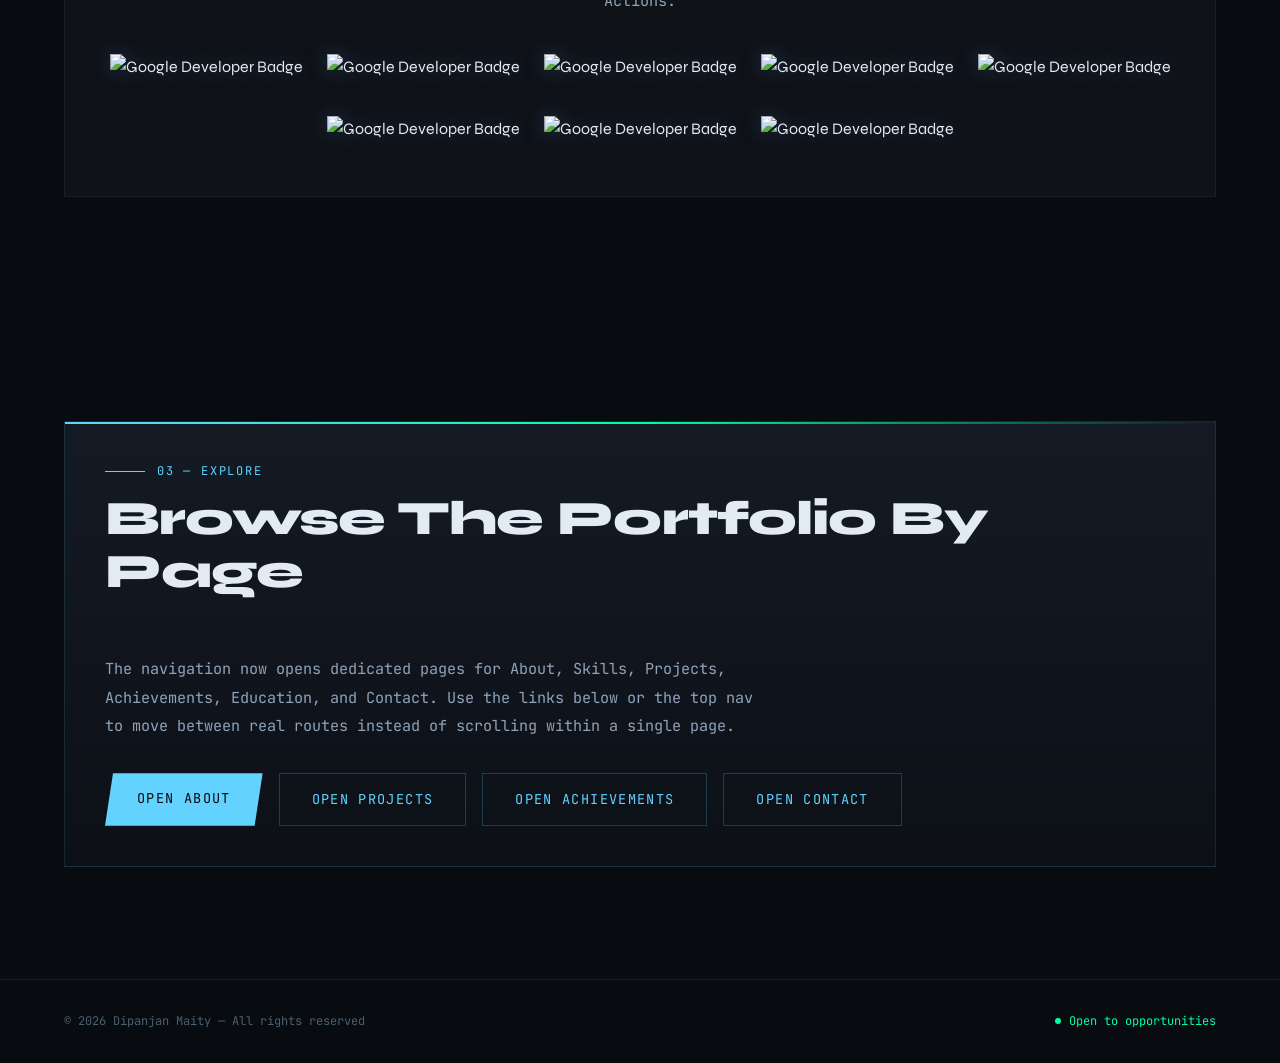
==== commit be625b99: "Fix hero typography wrapping on mobile and update semester to 2nd year" ====
--- a/index.html
+++ b/index.html
@@ -39,7 +39,7 @@
         I’m <span class="highlight">Dipanjan Maity</span>, a student developer in <span class="highlight">Bangalore</span> currently studying at <span class="highlight">PW Institute of Innovation</span> with <span class="highlight">Medhavi Skills University</span> as degree partner.
       </p>
       <p class="hero-subdesc fade-in delay-3">
-        This portfolio brings together my coding journey, web projects, hackathon and event management work, education milestones, and the systems I am building in 1st year, 2nd semester.
+        This portfolio brings together my coding journey, web projects, hackathon and event management work, education milestones, and the systems I am building in 2nd Year, 1st Semester.
       </p>
       <div class="hero-cta fade-in delay-3">
         <a href="./projects.html" class="btn-primary">Explore Projects</a>
@@ -51,8 +51,8 @@
           <span class="hero-stat-label">Core stacks</span>
         </div>
         <div class="hero-stat">
-          <span class="hero-stat-num">1st Yr</span>
-          <span class="hero-stat-label">2nd semester</span>
+          <span class="hero-stat-num">2nd Yr</span>
+          <span class="hero-stat-label">1st semester</span>
         </div>
         <div class="hero-stat">
           <span class="hero-stat-num">B'lore</span>
--- a/src/css/style.css
+++ b/src/css/style.css
@@ -351,7 +351,6 @@
   line-height: 0.92;
   letter-spacing: -0.03em;
   margin-bottom: 1.35rem;
-  overflow-wrap: anywhere;
 }
 
 .hero-name .line1 {
@@ -2300,7 +2299,7 @@
   }
 
   .hero-name {
-    font-size: clamp(2.35rem, 17vw, 3.3rem);
+    font-size: clamp(1.8rem, 12vw, 2.8rem);
   }
 
   .subpage-title,
@@ -2548,7 +2547,7 @@
   .hero-name,
   .subpage-title,
   .contact-headline {
-    font-size: 1.7rem;
+    font-size: 1.4rem;
   }
 
   .particle-stage-card,
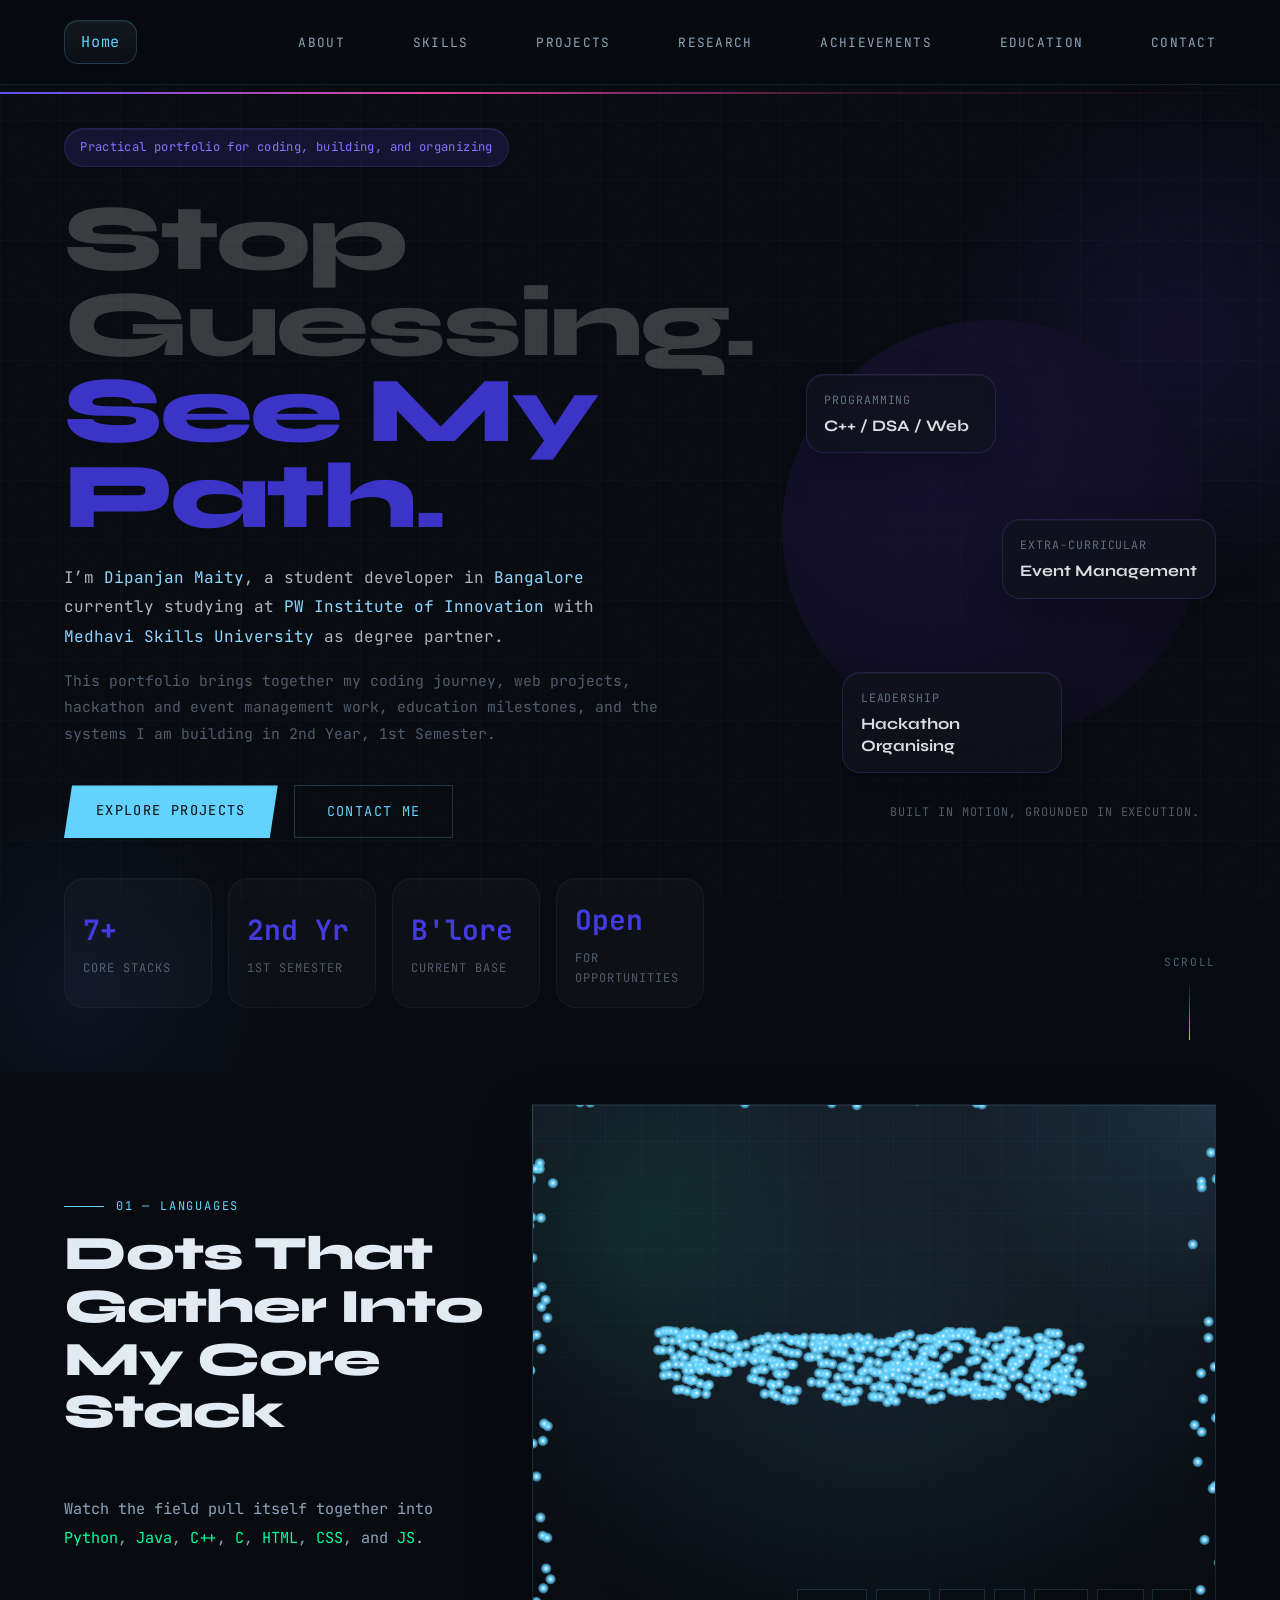
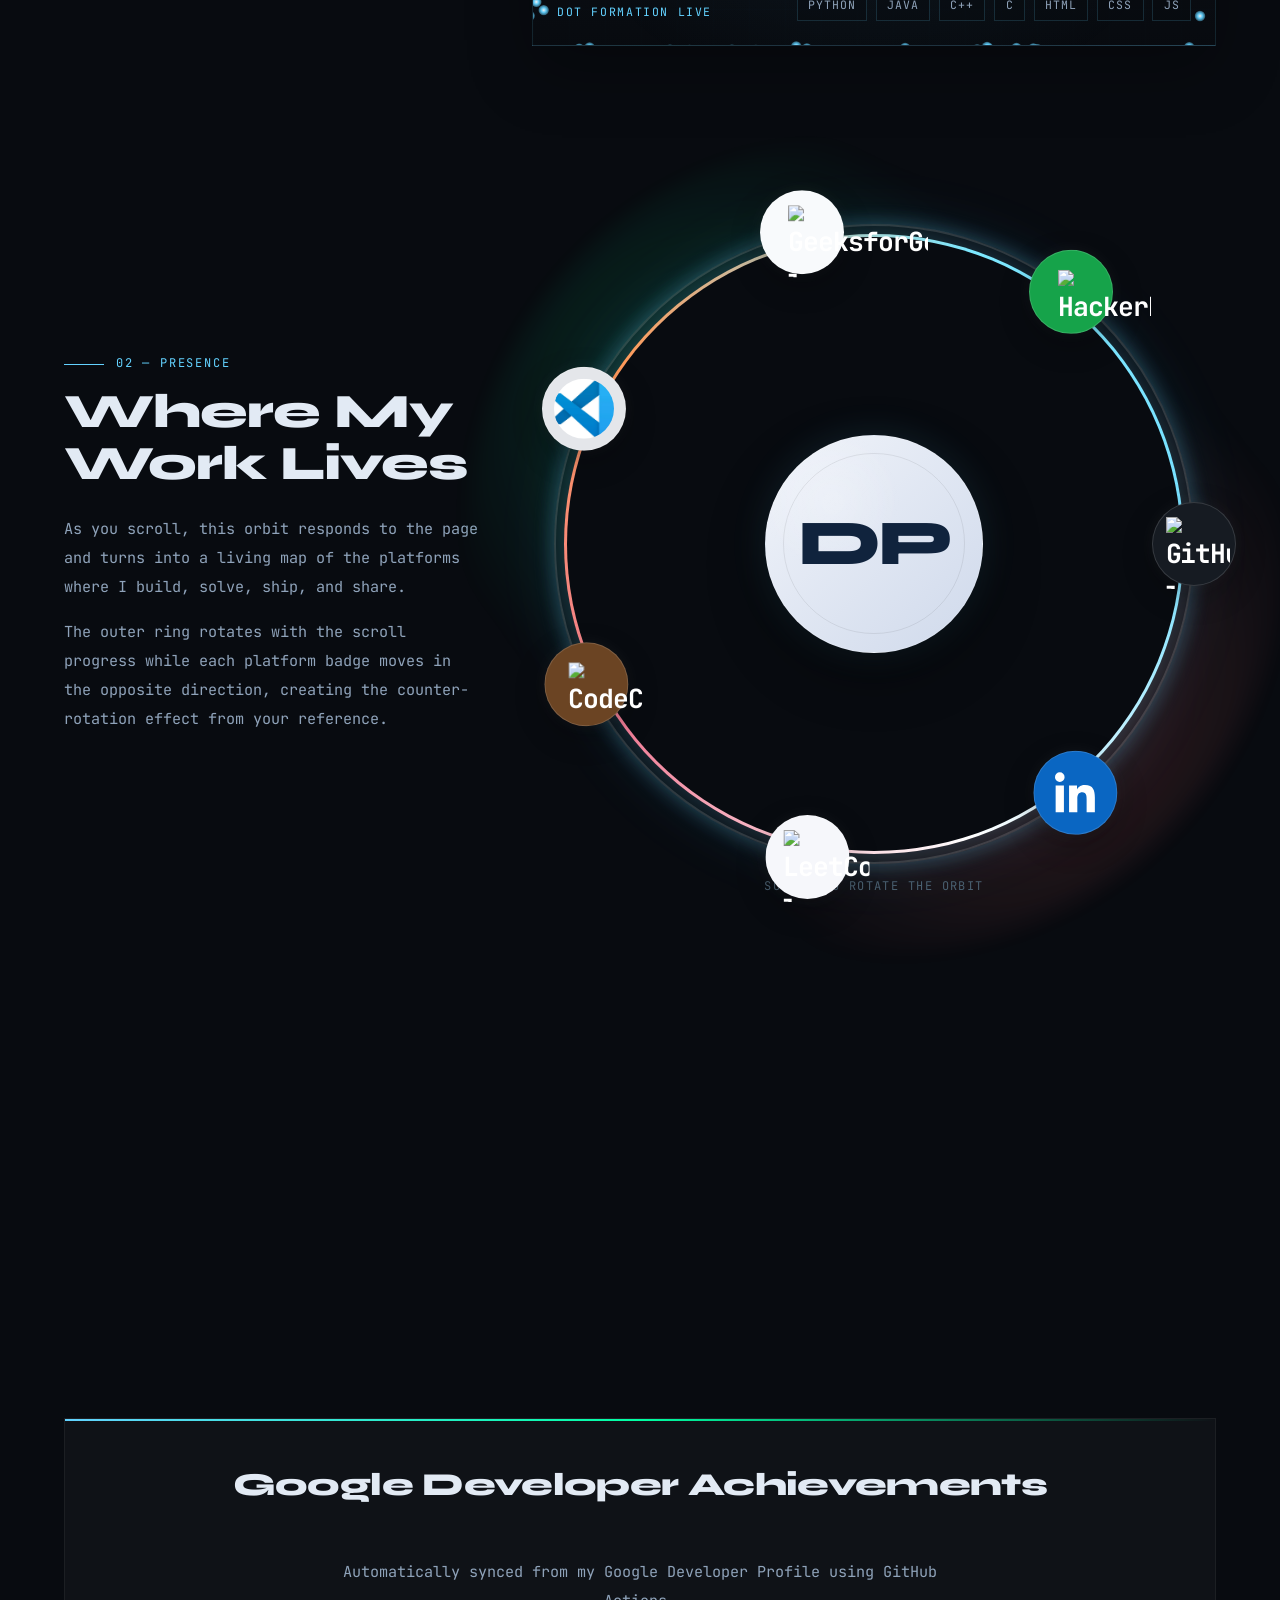
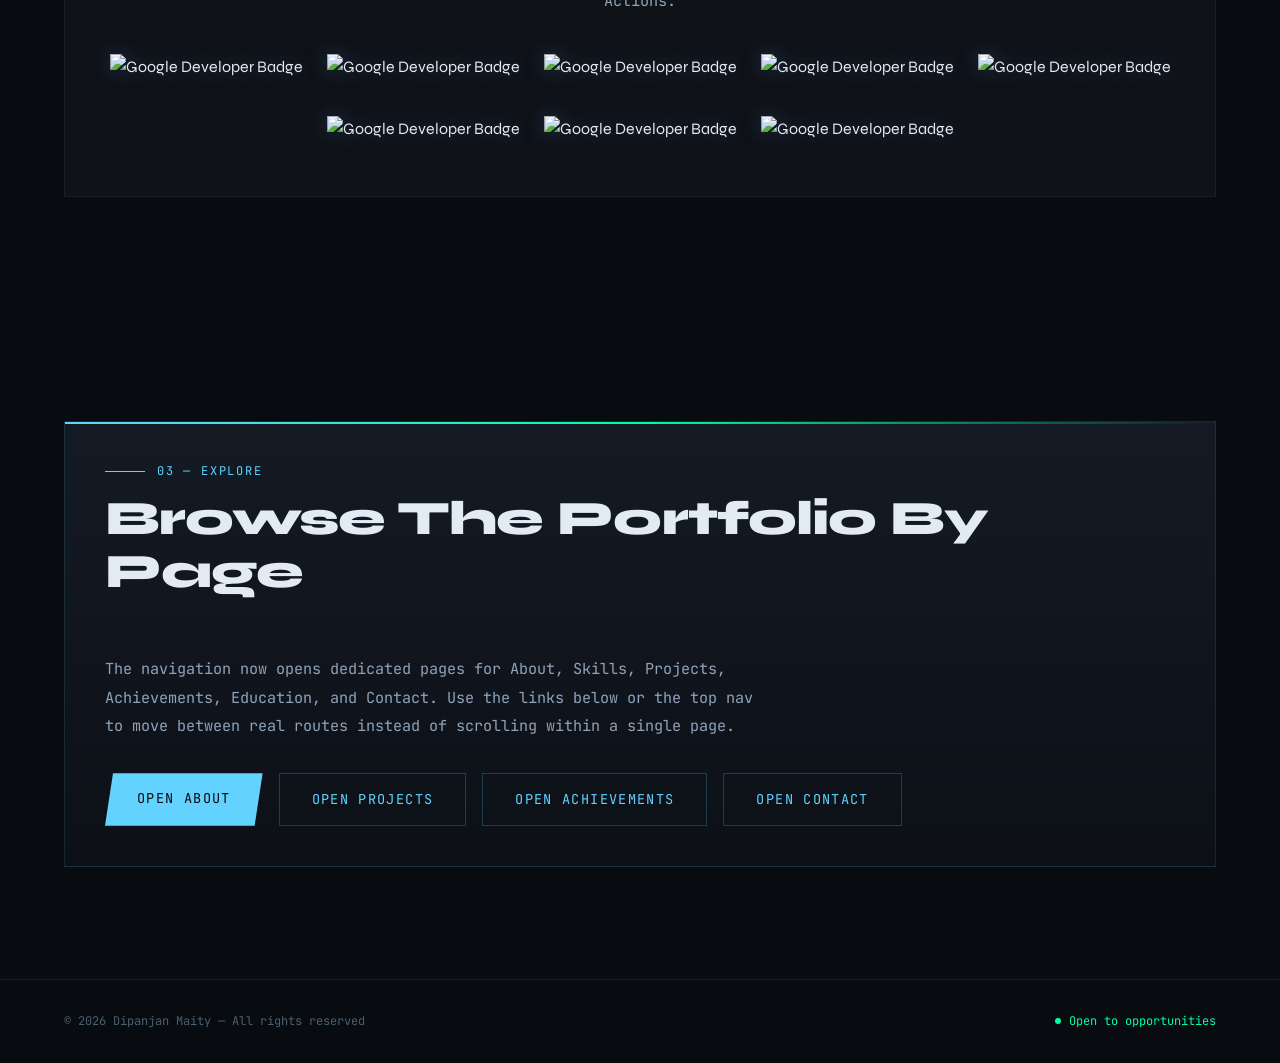
==== commit ff02007c: "Implement responsive mobile hamburger menu" ====
--- a/index.html
+++ b/index.html
@@ -12,7 +12,14 @@
 <!-- NAV -->
 <nav>
   <a class="nav-logo" href="./index.html">Home</a>
-  <ul class="nav-links">
+  <button class="mobile-menu-btn" id="mobile-menu-btn" aria-label="Toggle Menu">
+    <svg viewBox="0 0 24 24" width="24" height="24" stroke="currentColor" stroke-width="2" fill="none" stroke-linecap="round" stroke-linejoin="round">
+      <line x1="3" y1="12" x2="21" y2="12" class="menu-line-2"></line>
+      <line x1="3" y1="6" x2="21" y2="6" class="menu-line-1"></line>
+      <line x1="3" y1="18" x2="21" y2="18" class="menu-line-3"></line>
+    </svg>
+  </button>
+  <ul class="nav-links" id="nav-links">
     <li><a href="./about.html">About</a></li>
     <li><a href="./skills.html">Skills</a></li>
     <li><a href="./projects.html">Projects</a></li>
--- a/src/css/style.css
+++ b/src/css/style.css
@@ -233,6 +233,10 @@
     0 14px 28px rgba(0,0,0,0.22),
     0 0 0 1px rgba(99,210,255,0.08);
   transform: translateY(-1px);
+}
+
+.mobile-menu-btn {
+  display: none;
 }
 
 .nav-links {
@@ -2072,16 +2076,65 @@
 
 @media (max-width: 700px) {
   nav {
-    align-items: flex-start;
+    align-items: center;
+    flex-direction: row;
+    justify-content: space-between;
+  }
+
+  .mobile-menu-btn {
+    display: flex;
+    align-items: center;
+    justify-content: center;
+    background: none;
+    border: none;
+    color: var(--text-primary);
+    cursor: pointer;
+    z-index: 101;
+    padding: 0.5rem;
+  }
+
+  .mobile-menu-btn svg line {
+    transition: transform 0.3s ease, opacity 0.3s ease;
+    transform-origin: center;
+  }
+
+  .mobile-menu-btn.active .menu-line-1 {
+    transform: translateY(6px) rotate(45deg);
+  }
+  .mobile-menu-btn.active .menu-line-2 {
+    opacity: 0;
+  }
+  .mobile-menu-btn.active .menu-line-3 {
+    transform: translateY(-6px) rotate(-45deg);
+  }
+
+  .nav-links {
+    position: fixed;
+    top: 0;
+    left: 0;
+    right: 0;
+    height: 100vh;
+    background: rgba(12, 10, 29, 0.96);
+    backdrop-filter: blur(12px);
+    -webkit-backdrop-filter: blur(12px);
     flex-direction: column;
-  }
-
-  .nav-links {
-    width: 100%;
-    justify-content: flex-start;
-    gap: 0.85rem 1.1rem;
-  }
-
+    justify-content: center;
+    align-items: center;
+    gap: 2.5rem;
+    transform: translateY(-100%);
+    opacity: 0;
+    transition: transform 0.4s cubic-bezier(0.77, 0, 0.175, 1), opacity 0.4s ease;
+    z-index: 100;
+  }
+
+  .nav-links.active {
+    transform: translateY(0);
+    opacity: 1;
+  }
+  
+  .nav-links a {
+    font-size: 1.5rem;
+  }
   .hero {
     padding-top: 7rem;
     padding-bottom: 4rem;
